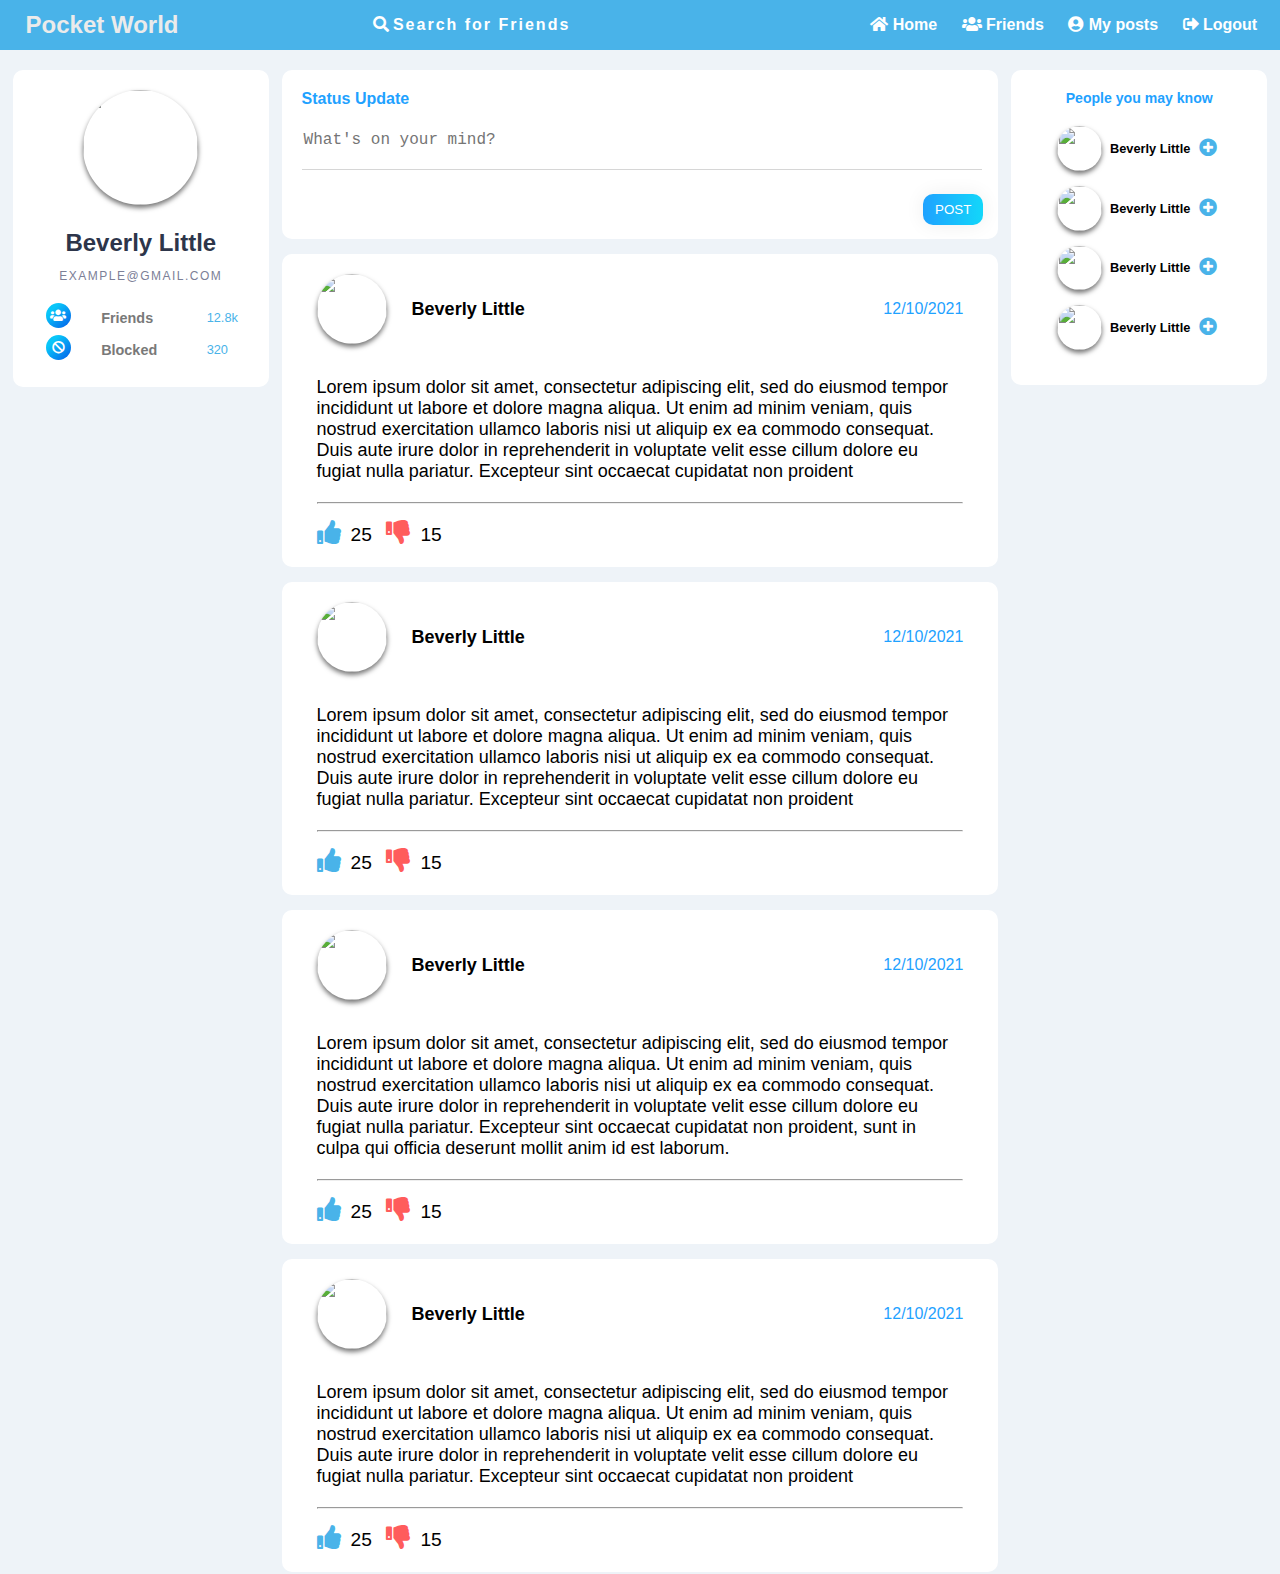
==== index.html @ 0439cb1f "added my post list modal" ====
<!DOCTYPE html>
<html lang="en">
  <head>
    <meta charset="UTF-8" />
    <meta http-equiv="X-UA-Compatible" content="IE=edge" />
    <meta name="viewport" content="width=device-width, initial-scale=1.0" />
    <link rel="stylesheet" href="css/style.css" />
    <link rel="stylesheet" href="css/nav-bar.css" />
    <link rel="stylesheet" href="css/profile.css" />
    <link rel="stylesheet" href="css/people-u-may-know.css" />
    <link rel="stylesheet" href="css/status-box.css" />
    <link rel="stylesheet" href="css/post-box.css" />
    <link rel="stylesheet" href="css/modals/search-modal.css" />
    <link rel="stylesheet" href="css/modals/friends-modal.css" />
    <link rel="stylesheet" href="css/modals/blocked-modal.css" />
    <link rel="stylesheet" href="css/modals/my-posts-modal.css" />
    <link
      rel="stylesheet"
      href="https://use.fontawesome.com/releases/v5.0.8/css/all.css"
    />
    <script src="js/script.js"></script>
    <title>Pocket World</title>
  </head>
  <body>
    <!-- my navbar -->
    <nav class="fixed-nav-bar">
      <div id="menu" class="menu">
        <a class="sitename" href="index.html">Pocket World</a>
        <a class="show" href="#menu">Menu</a>
        <a class="hide" href="#hidemenu">Menu</a>
        <a href="">
          <a href="#srch-modal" class="search_button"
            ><i class="fas fa-search"></i>Search for Friends</a
          >
        </a>

        <ul class="menu-items">
          <li>
            <a href=" "><i class="fas fa-home"></i> Home</a>
          </li>
          <li class="special">
            <a href="#srch-modal"><i class="fas fa-search"></i> Search</a>
          </li>
          <li>
            <a href="#frnd-modal"><i class="fas fa-users"></i> Friends</a>
          </li>
          <li>
            <a href="#myPosts-modal"
              ><i class="fas fa-user-circle"></i> My posts</a
            >
          </li>
          <li>
            <a href=" "><i class="fas fa-sign-out-alt"></i> Logout</a>
          </li>
        </ul>
      </div>
    </nav>

    <!-- 3 columns wrapper -->
    <div class="wrapper">
      <!-- left sidebar: profile section -->
      <div class="left_column">
        <div class="container">
          <div class="profile">
            <img
              src="https://images.unsplash.com/photo-1484186139897-d5fc6b908812?ixlib=rb-0.3.5&s=9358d797b2e1370884aa51b0ab94f706&auto=format&fit=crop&w=200&q=80%20500w"
              class="thumbnail"
            />

            <h3 class="name">Beverly Little</h3>
            <p class="email">example@gmail.com</p>
          </div>

          <div class="social-icons">
            <div class="icon">
              <a href="#frnd-modal"><i class="fas fa-users"></i></a>
              <h4>Friends</h4>
              <p>12.8k</p>
            </div>

            <div class="icon">
              <a href="#blocked-modal"><i class="fas fa-ban"></i></a>
              <h4>Blocked</h4>
              <p>320</p>
            </div>
          </div>
        </div>
      </div>
      <!-- end of left sidebar: profile section -->

      <!-- middle section : post feed -->
      <div class="middle_column">
        <!-- update status/ make a post -->
        <div class="status-container">
          <h4 class="status-title">Status Update</h4>
          <textarea
            class="status-box"
            rows="2"
            placeholder="What's on your mind?"
          ></textarea>
          <button class="post-button">Post</button>
        </div>

        <!-- a post  -->
        <div class="post-container">
          <div class="post">
            <img
              src="https://images.unsplash.com/photo-1484186139897-d5fc6b908812?ixlib=rb-0.3.5&s=9358d797b2e1370884aa51b0ab94f706&auto=format&fit=crop&w=200&q=80%20500w"
              class="post-img"
            />
            <h3>Beverly Little</h3>
            <p>12/10/2021</p>
          </div>
          <p class="post-box">
            Lorem ipsum dolor sit amet, consectetur adipiscing elit, sed do
            eiusmod tempor incididunt ut labore et dolore magna aliqua. Ut enim
            ad minim veniam, quis nostrud exercitation ullamco laboris nisi ut
            aliquip ex ea commodo consequat. Duis aute irure dolor in
            reprehenderit in voluptate velit esse cillum dolore eu fugiat nulla
            pariatur. Excepteur sint occaecat cupidatat non proident
          </p>
          <hr />
          <a class="like" href=""><i class="fas fa-thumbs-up"></i></a
          ><span>25</span>
          <a class="dislike" href=""><i class="fas fa-thumbs-down"></i></a
          ><span>15</span>
        </div>

        <!-- a post  -->
        <div class="post-container">
          <div class="post">
            <img
              src="https://images.unsplash.com/photo-1484186139897-d5fc6b908812?ixlib=rb-0.3.5&s=9358d797b2e1370884aa51b0ab94f706&auto=format&fit=crop&w=200&q=80%20500w"
              class="post-img"
            />
            <h3>Beverly Little</h3>
            <p>12/10/2021</p>
          </div>
          <p class="post-box">
            Lorem ipsum dolor sit amet, consectetur adipiscing elit, sed do
            eiusmod tempor incididunt ut labore et dolore magna aliqua. Ut enim
            ad minim veniam, quis nostrud exercitation ullamco laboris nisi ut
            aliquip ex ea commodo consequat. Duis aute irure dolor in
            reprehenderit in voluptate velit esse cillum dolore eu fugiat nulla
            pariatur. Excepteur sint occaecat cupidatat non proident
          </p>
          <hr />
          <a class="like" href=""><i class="fas fa-thumbs-up"></i></a
          ><span>25</span>
          <a class="dislike" href=""><i class="fas fa-thumbs-down"></i></a
          ><span>15</span>
        </div>

        <!-- a post  -->
        <div class="post-container">
          <div class="post">
            <img
              src="https://images.unsplash.com/photo-1484186139897-d5fc6b908812?ixlib=rb-0.3.5&s=9358d797b2e1370884aa51b0ab94f706&auto=format&fit=crop&w=200&q=80%20500w"
              class="post-img"
            />
            <h3>Beverly Little</h3>
            <p>12/10/2021</p>
          </div>
          <p class="post-box">
            Lorem ipsum dolor sit amet, consectetur adipiscing elit, sed do
            eiusmod tempor incididunt ut labore et dolore magna aliqua. Ut enim
            ad minim veniam, quis nostrud exercitation ullamco laboris nisi ut
            aliquip ex ea commodo consequat. Duis aute irure dolor in
            reprehenderit in voluptate velit esse cillum dolore eu fugiat nulla
            pariatur. Excepteur sint occaecat cupidatat non proident, sunt in
            culpa qui officia deserunt mollit anim id est laborum.
          </p>
          <hr />
          <a class="like" href=""><i class="fas fa-thumbs-up"></i></a
          ><span>25</span>
          <a class="dislike" href=""><i class="fas fa-thumbs-down"></i></a
          ><span>15</span>
        </div>

        <!-- a post  -->
        <div class="post-container">
          <div class="post">
            <img
              src="https://images.unsplash.com/photo-1484186139897-d5fc6b908812?ixlib=rb-0.3.5&s=9358d797b2e1370884aa51b0ab94f706&auto=format&fit=crop&w=200&q=80%20500w"
              class="post-img"
            />
            <h3>Beverly Little</h3>
            <p>12/10/2021</p>
          </div>
          <p class="post-box">
            Lorem ipsum dolor sit amet, consectetur adipiscing elit, sed do
            eiusmod tempor incididunt ut labore et dolore magna aliqua. Ut enim
            ad minim veniam, quis nostrud exercitation ullamco laboris nisi ut
            aliquip ex ea commodo consequat. Duis aute irure dolor in
            reprehenderit in voluptate velit esse cillum dolore eu fugiat nulla
            pariatur. Excepteur sint occaecat cupidatat non proident
          </p>
          <hr />
          <a class="like" href=""><i class="fas fa-thumbs-up"></i></a
          ><span>25</span>
          <a class="dislike" href=""><i class="fas fa-thumbs-down"></i></a
          ><span>15</span>
        </div>
      </div>
      <!--end of middle section : post feed -->

      <!-- right side bar :  People you may know-->
      <div class="right_column">
        <div class="container">
          <div class="heading">People you may know</div>
          <div class="ppl">
            <img
              src="https://images.unsplash.com/photo-1484186139897-d5fc6b908812?ixlib=rb-0.3.5&s=9358d797b2e1370884aa51b0ab94f706&auto=format&fit=crop&w=200&q=80%20500w"
              class="ppl-img"
            />
            <h3>Beverly Little</h3>
            <a href=""><i class="fas fa-plus-circle"></i></a>
          </div>
          <div class="ppl">
            <img
              src="https://images.unsplash.com/photo-1484186139897-d5fc6b908812?ixlib=rb-0.3.5&s=9358d797b2e1370884aa51b0ab94f706&auto=format&fit=crop&w=200&q=80%20500w"
              class="ppl-img"
            />
            <h3>Beverly Little</h3>
            <a href=""><i class="fas fa-plus-circle"></i></a>
          </div>
          <div class="ppl">
            <img
              src="https://images.unsplash.com/photo-1484186139897-d5fc6b908812?ixlib=rb-0.3.5&s=9358d797b2e1370884aa51b0ab94f706&auto=format&fit=crop&w=200&q=80%20500w"
              class="ppl-img"
            />
            <h3>Beverly Little</h3>
            <a href=""><i class="fas fa-plus-circle"></i></a>
          </div>
          <div class="ppl">
            <img
              src="https://images.unsplash.com/photo-1484186139897-d5fc6b908812?ixlib=rb-0.3.5&s=9358d797b2e1370884aa51b0ab94f706&auto=format&fit=crop&w=200&q=80%20500w"
              class="ppl-img"
            />
            <h3>Beverly Little</h3>
            <a href=""><i class="fas fa-plus-circle"></i></a>
          </div>
        </div>
      </div>
    </div>
    <!-- end of right side bar :  People you may know-->

    <!-- my modals -->

    <!-- search modal -->
    <div id="srch-modal" class="search-modal">
      <div class="search-modal__content">
        <div>
          <h2>Search for potintial Friends</h2>
          <hr />
          <a href="#" class="search-modal__close"
            ><i class="fas fa-times-circle"></i
          ></a>
        </div>

        <!-- a user -->
        <div class="ppl">
          <img
            src="https://images.unsplash.com/photo-1484186139897-d5fc6b908812?ixlib=rb-0.3.5&s=9358d797b2e1370884aa51b0ab94f706&auto=format&fit=crop&w=200&q=80%20500w"
            class="ppl-img"
          />
          <h3>Beverly Little</h3>
          <button class="add">Add <i class="fas fa-plus-circle"></i></button>
        </div>

        <!-- a user -->
        <div class="ppl">
          <img
            src="https://images.unsplash.com/photo-1484186139897-d5fc6b908812?ixlib=rb-0.3.5&s=9358d797b2e1370884aa51b0ab94f706&auto=format&fit=crop&w=200&q=80%20500w"
            class="ppl-img"
          />
          <h3>Beverly Little</h3>
          <button class="added">add <i class="fas fa-check-circle"></i></button>
        </div>

        <!-- a user -->
        <div class="ppl">
          <img
            src="https://images.unsplash.com/photo-1484186139897-d5fc6b908812?ixlib=rb-0.3.5&s=9358d797b2e1370884aa51b0ab94f706&auto=format&fit=crop&w=200&q=80%20500w"
            class="ppl-img"
          />
          <h3>Beverly Little</h3>
          <button class="add">Add <i class="fas fa-plus-circle"></i></button>
        </div>
      </div>
    </div>
    <!-- end of search modal -->

    <!-- my friends list modal -->
    <div id="frnd-modal" class="friends-modal">
      <div class="friends-modal__content">
        <div>
          <h1>My Friends List</h1>
          <hr />
          <a href="#" class="friends-modal__close"
            ><i class="fas fa-times-circle"></i
          ></a>
        </div>

        <!-- a user -->
        <div class="ppl">
          <img
            src="https://images.unsplash.com/photo-1484186139897-d5fc6b908812?ixlib=rb-0.3.5&s=9358d797b2e1370884aa51b0ab94f706&auto=format&fit=crop&w=200&q=80%20500w"
            class="ppl-img"
          />
          <h3>Beverly Little</h3>
          <button class="unfriend">
            unfriend <i class="fas fa-minus-circle"></i>
          </button>
          <button class="block">block <i class="fas fa-ban"></i></button>
        </div>

        <!-- a user -->
        <div class="ppl">
          <img
            src="https://images.unsplash.com/photo-1484186139897-d5fc6b908812?ixlib=rb-0.3.5&s=9358d797b2e1370884aa51b0ab94f706&auto=format&fit=crop&w=200&q=80%20500w"
            class="ppl-img"
          />
          <h3>Beverly Little</h3>
          <button class="unfriend">
            unfriend <i class="fas fa-minus-circle"></i>
          </button>
          <button class="blocked">block <i class="fas fa-ban"></i></button>
        </div>

        <!-- a user -->
        <div class="ppl">
          <img
            src="https://images.unsplash.com/photo-1484186139897-d5fc6b908812?ixlib=rb-0.3.5&s=9358d797b2e1370884aa51b0ab94f706&auto=format&fit=crop&w=200&q=80%20500w"
            class="ppl-img"
          />
          <h3>Beverly Little</h3>
          <button class="unfriend">
            unfriend <i class="fas fa-minus-circle"></i>
          </button>
          <button class="block">block <i class="fas fa-ban"></i></button>
        </div>
      </div>
    </div>
    <!-- end of my friends list modal -->

    <!-- my block list modal -->
    <div id="blocked-modal" class="friends-modal">
      <div class="friends-modal__content">
        <div>
          <h1>My blocked List</h1>
          <hr />
          <a href="#" class="friends-modal__close"
            ><i class="fas fa-times-circle"></i
          ></a>
        </div>

        <!-- a user -->
        <div class="ppl">
          <img
            src="https://images.unsplash.com/photo-1484186139897-d5fc6b908812?ixlib=rb-0.3.5&s=9358d797b2e1370884aa51b0ab94f706&auto=format&fit=crop&w=200&q=80%20500w"
            class="ppl-img"
          />
          <h3>Beverly Little</h3>

          <button class="block">block <i class="fas fa-ban"></i></button>
        </div>

        <!-- a user -->
        <div class="ppl">
          <img
            src="https://images.unsplash.com/photo-1484186139897-d5fc6b908812?ixlib=rb-0.3.5&s=9358d797b2e1370884aa51b0ab94f706&auto=format&fit=crop&w=200&q=80%20500w"
            class="ppl-img"
          />
          <h3>Beverly Little</h3>

          <button class="blocked">block <i class="fas fa-ban"></i></button>
        </div>

        <!-- a user -->
        <div class="ppl">
          <img
            src="https://images.unsplash.com/photo-1484186139897-d5fc6b908812?ixlib=rb-0.3.5&s=9358d797b2e1370884aa51b0ab94f706&auto=format&fit=crop&w=200&q=80%20500w"
            class="ppl-img"
          />
          <h3>Beverly Little</h3>

          <button class="block">block <i class="fas fa-ban"></i></button>
        </div>
      </div>
    </div>
    <!-- end of my block list modal -->

    <!-- my posts modal -->
    <div id="myPosts-modal" class="my-posts-modal">
      <div class="my-posts-modal__content">
        <div>
          <h1>My posts List</h1>
          <hr />
          <a href="#" class="my-posts-modal__close"
            ><i class="fas fa-times-circle"></i
          ></a>
        </div>

        <!-- a post -->
        <div class="post-container">
          <div class="post">
            <img
              src="https://images.unsplash.com/photo-1484186139897-d5fc6b908812?ixlib=rb-0.3.5&s=9358d797b2e1370884aa51b0ab94f706&auto=format&fit=crop&w=200&q=80%20500w"
              class="post-img"
            />
            <h3>Beverly Little</h3>
            <p>12/10/2021</p>
          </div>
          <p class="post-box">
            Lorem ipsum dolor sit amet, consectetur adipiscing elit, sed do
            eiusmod tempor incididunt ut labore et dolore magna aliqua. 
          </p>
          <hr />
          <button class="update">update</button>
          <button class="delete">delete</button>
        </div>
        
      </div>
    </div>
  </body>
</html>
---- css/style.css ----
body {
  background-color: #eef3f8;
  font-family: "Roboto", sans-serif;
}
.wrapper {
  display: grid;
  grid-template-columns: 1fr 2fr 1fr;
}

.left_column {
  position: fixed;
  top: 0;
  left: 0;
  width: 20vw;
  height: 100%;
  margin: 70px 1vw 0 1vw;
}

.right_column {
  position: fixed;
  top: 0;
  right: 0;
  width: 20vw;
  height: 100%;
  margin: 70px 1vw 0 1vw;
}

.middle_column {
  position: absolute;
  top: 0;
  right: 21vw;
  left: 21vw;
  height: 100%;
  margin: 70px 1vw 0 1vw;
}

@media only screen and (max-width: 800px) {
  .left_column,
  .right_column {
    display: none;
  }
  .middle_column {
    position: absolute;
    top: 0;
    right: 0;
    left: 0;
    height: 100%;
    margin: 70px 5vw 0 5vw;
  }
}
---- css/nav-bar.css ----
.fixed-nav-bar {
  position: fixed;
  top: 0;
  left: 0;
  right: 0;
  z-index: 9999;
  width: 100%;
  background-color: #49b3e9;
}

.fixed-nav-bar li,
.fixed-nav-bar a {
  height: 50px;
  line-height: 50px;
}
.menu {
  display: flex;
  flex-direction: row;
  flex-wrap: wrap;
  width: 100%;
  margin: 0 auto;
}
.menu a,
.menu a:visited {
  color: #ffffff;
}
.menu a:hover,
.menu a:target {
  color: #ebebeb;
}
.menu-items {
  flex: 5;
  margin: 0;
  padding: 0;
  padding-right: 1vw;
  text-align: end;
}
.search_button {
  text-decoration: none;
  flex: 3;
  text-align: start;
  cursor: pointer;
  letter-spacing: 2px;
  padding-left: 12px;
  font-weight: 700;
  margin: 0 !important;
}

.fa-search{
  line-height: 0 !important;
  margin-top: 16px;
  width: 20px;
  height: 25px;
}
.sitename {
  flex: 3;
  padding-left: 2vw;
  text-decoration: none;
  font-size: x-large;
  font-weight: 800;
}

.special {
  display: none !important;
}
.menu-items li {
  display: inline-block;
  margin-right: 10px;
  margin-left: 10px;
  font-weight: 600;
}

.menu-items a {
  text-decoration: none;
}
.show,
.hide {
  text-decoration: none;
  display: none;
  padding-left: 15px;
  background-color: transparent;
  background-repeat: no-repeat;
  background-position: center left;
  color: #dde1e2;
  font-weight: 600;
}
.show {
  background-image: url(../assets/down-arrow-icon.png);
}
.hide {
  background-image: url(../assets/up-arrow-icon.png);
}

@media only screen and (max-width: 800px) {
  .menu {
    position: relative;
    width: 100%;
  }
  .sitename {
    position: absolute;
    top: 0;
    left: 15px;
    margin-left: 0px;
  }
  .menu-items {
    display: none;
    width: 100%;
    margin-top: 50px;
    background-color: #49b3e9;
    padding: 0;
  }
  .search_button {
    display: none;
  }

  .menu-items li {
    display: block !important;
    text-align: center;
  }
  .show,
  .hide {
    position: absolute;
    top: 0;
    right: 15px;
  }
  .show {
    display: inline-block;
  }
  .hide {
    display: none;
  }
  #menu:target .show {
    display: none;
  }
  #menu:target .hide,
  #menu:target .menu-items {
    display: inline-block;
  }
}

@media only screen and (max-width: 220px) {
  .sitename,
  .show,
  .hide {
    font-size: 14px;
  }
}
---- css/profile.css ----
.container {
  background-color: white;
  transition: background 0.6s ease;
  border-radius: 10px;
  padding: 20px 20px 20px 20px;
}

.thumbnail {
  width: 9vw;
  height: 9vw;
  display: flex;
  margin-left: auto;
  margin-right: auto;
  margin-bottom: 1.5em;
  border-radius: 100%;
  box-shadow: 0 3px 5px rgba(0, 0, 0, 0.541);
}
.name {
  color: #2d354a;
  font-size: 24px;
  font-weight: 600;
  text-align: center;
  margin: 0;
}

.email {
  color: #7c8097;
  font-size: 0.75em;
  font-weight: 300;
  text-align: center;
  letter-spacing: 1.5px;
  text-transform: uppercase;
}

.social-icons {
  display: flex;
  margin-top: 1.2em;
  justify-content: space-around;
  flex-direction: column;
}
.icon {
  display: flex;
  align-items: center;
  flex-direction: row;
  padding-left: 1vw;
  padding-bottom: 6px;
}
.icon a {
  color: #fff;
  width: 2vw;
  height: 2vw;
  font-size: 1vw;
  line-height: 2vw;
  text-align: center;
  border-radius: 30px;
  background-image: linear-gradient(315deg, #045de9 0%, #09c6f9 74%);
}

.icon h4 {
  flex: 5;
  color: #797979;
  font-size: 0.9em;
  font-weight: 600;
  margin-top: 0.5em;
  margin-bottom: 0.2em;
  text-align: start;
  padding-left: 30px;
}

.icon p {
  flex: 2;
  color: #49b3e9;
  font-size: 0.8em;
  font-weight: 100;
  margin-top: 0.5em;
  margin-bottom: 0.2em;
}
---- css/people-u-may-know.css ----
.heading {
  font-weight: 700;
  font-size: 1.1vw;
  padding-bottom: 20px;
  color: #1fa2ff;
  text-align: center;
}

.ppl {
  display: flex;
  flex-direction: row;
  align-items: center;
  padding-bottom: 15px;
}

.ppl h3 {
  flex: 2;
  font-size: 1vw;
  font-weight: 600;
  text-align: center;
}

.ppl a {
  flex: 1;
  color: #49b3e9;
  text-align: middle;
  font-size: large;
}

.ppl-img {
  margin-left: 2vw;
  width: 3.5vw;
  height: 3.5vw;
  display: flex;
  border-radius: 100%;
  box-shadow: 0 3px 5px rgba(0, 0, 0, 0.541);
}
---- css/status-box.css ----
.status-box {
  width: 100%;
  text-decoration: none;
  border: 0;
  border-bottom: 1px solid rgb(214, 214, 214);
  resize: none;
  margin-bottom: 20px;
  font-size: large;
}

.status-title {
  margin-top: 0;
 color: #1fa2ff;
}

.status-container {
  background-color: white;
  transition: background 0.6s ease;
  border-radius: 10px;
  padding: 20px 20px 45px 20px;
}

.post-button {
  position: absolute;
  right: 15px;
  text-decoration: none;
  border: 0;

  background-image: linear-gradient(
    to right,
    #1fa2ff 0%,
    #12d8fa 51%,
    #1fa2ff 100%
  );

  padding: 8px 12px;
  text-align: center;
  text-transform: uppercase;
  transition: 0.5s;
  background-size: 200% auto;
  color: white;
  box-shadow: 0 0 20px #eee;
  border-radius: 10px;
  display: block;
}

.post-button:hover {
  background-position: right center;
  cursor: pointer;
  color: #fff;
}
---- css/post-box.css ----
.post-container {
  margin-top: 15px;
  background-color: white;
  transition: background 0.6s ease;
  border-radius: 10px;
  padding: 20px 35px 20px 35px;
}

.post-box {
  width: 100%;
  text-decoration: none;
  background-color: transparent;
  border: 0;
  resize: none;
  margin-bottom: 20px;
  font-size: large;
}

.post {
  display: flex;
  flex-direction: row;
  align-items: center;
  padding-bottom: 15px;
}

.post h3 {
  flex: 2;
  font-size: large;
  font-weight: 600;
  text-align: start;
  padding-left: 25px;
}

.post p {
  color: #1fa2ff;
  text-align: end;

}

hr{
    margin-bottom: 15px;
}
.post-img {
  width: 70px;
  height: 70px;
  display: flex;
  border-radius: 100%;
  box-shadow: 0 3px 5px rgba(0, 0, 0, 0.541);

}

.like {
    color: #49b3e9;
    font-size: x-large;
}
.dislike {
    color: rgb(255, 92, 92);
    font-size: x-large;
}
.post-container span {
    padding-left: 10px;
    padding-right: 10px;
    font-size: larger;
}
---- css/modals/search-modal.css ----
.search-modal {
  visibility: hidden;
  opacity: 0;
  position: fixed;
  top: 0;
  right: 0;
  bottom: 0;
  left: 0;
  display: flex;
  align-items: center;
  justify-content: center;
  background: rgba(77, 77, 77, 0.7);
  transition: all 0.4s;
}

.search-modal:target {
  visibility: visible;
  opacity: 1;
}

.search-modal__content {
  border-radius: 4px;
  position: relative;
  width: 500px;
  max-width: 90%;
  background: #fff;
  padding: 1em 2em;
  max-height: 50vh;
  overflow: hidden;
  overflow-y: auto;
}

.search-modal__close {
  position: absolute;
  top: 10px;
  right: 10px;
  color: #585858;
  text-decoration: none;
}
#srch-modal > div > div > h3{
  font-size: 18px !important;
  text-align: start;
  padding-left: 20px;
  font-weight: 400;
}

#srch-modal > div > div > img{
  width: 70px;
  height: 70px;
}

.add{
  text-decoration: none;
  border: 0;

  background-image: linear-gradient(
    to right,
    #1fa2ff 0%,
    #12d8fa 51%,
    #1fa2ff 100%
  );

  padding: 8px 12px;
  text-align: center;
  text-transform: uppercase;
  transition: 0.5s;
  background-size: 200% auto;
  color: white;
  box-shadow: 0 0 20px #eee;
  border-radius: 10px;
  display: block;
}

.added{
  visibility: hidden;
  padding: 0;

}
.added::after{
  margin-top: -15px;
  cursor: not-allowed;
  pointer-events: none;
  visibility: visible;
  text-decoration: none;
  border: 0;
  content: "request sent ";
  background-image: linear-gradient(
    to right,
    #41e664 0%,
    #39db46 51%,
    #23ff52 100%
  
  );

  padding: 8px 12px;
  text-transform: uppercase;
  transition: 0.5s;
  background-size: 200% auto;
  color: white;
  box-shadow: 0 0 20px #eee;
  border-radius: 10px;
  display: block;

}

.add:hover {
  background-position: right center;
  cursor: pointer;
  color: #fff;
}


@media only screen and (max-width: 800px) {
  #srch-modal > div > div > h3{
    font-size: 15px !important;

  }
  #frnd-modal > div > div:nth-child(1) > a > i {
    font-size: large;
  }
  .add , .added{
    font-size: 10px;
}
}
---- css/modals/friends-modal.css ----
.friends-modal {
  visibility: hidden;
  opacity: 0;
  position: fixed;
  top: 0;
  right: 0;
  bottom: 0;
  left: 0;
  display: flex;
  align-items: center;
  justify-content: center;
  background: rgba(77, 77, 77, 0.7);
  transition: all 0.4s;
}

.friends-modal:target {
  visibility: visible;
  opacity: 1;
}

.friends-modal__content {
  border-radius: 4px;
  position: relative;
  width: 500px;
  max-width: 90%;
  background: #fff;
  padding: 1em 2em;
  max-height: 50vh;
  overflow: hidden;
  overflow-y: auto;
}

.friends-modal__close {
  position: absolute;
  top: 10px;
  right: 10px;
  color: #585858;
  text-decoration: none;
}
#frnd-modal > div > div > h3 {
  font-size: 18px !important;
  text-align: start;
  padding-left: 20px;
  font-weight: 400;
}

#frnd-modal > div > div > img {
  width: 70px;
  height: 70px;
}

.block {
  text-decoration: none;
  border: 0;
  cursor: pointer;
  background-image: linear-gradient(
    to right,
    #ff1f1f 0%,
    #ff6868 51%,
    #ff1717 100%
  );

  padding: 8px 12px;
  text-align: center;
  text-transform: uppercase;
  transition: 0.5s;
  background-size: 200% auto;
  color: white;
  box-shadow: 0 0 20px rgb(223, 223, 223);
  border-radius: 10px;
  display: block;
  margin-left: 10px;
}

.unfriend {
  text-decoration: none;
  border: 0;
  cursor: pointer;
  background-image: linear-gradient(
    to right,
    #1fa2ff 0%,
    #12d8fa 51%,
    #1fa2ff 100%
  );

  padding: 8px 12px;
  text-align: center;
  text-transform: uppercase;
  transition: 0.5s;
  background-size: 200% auto;
  color: white;
  box-shadow: 0 0 20px rgb(223, 223, 223);
  border-radius: 10px;
  display: block;
}

.blocked {
  visibility: hidden;

}
.blocked::after {
  cursor: pointer;
  visibility: visible;
  text-decoration: none;
  border: 0;
  content: "unblock";
  background-image: linear-gradient(
    to right,
    #ff0000 0%,
    #ff6262 51%,
    #ff0000 100%
  );
  padding: 7px 12px;
  text-transform: uppercase;
  transition: 0.5s;
  background-size: 200% auto;
  color: white;
  box-shadow: 0 0 20px rgb(223, 223, 223);
  border-radius: 10px;
  display: block;
  margin-top: -15px;
  margin-right: -10px;
}

.unfriend:hover , .block:hover ,.blocked:hover {
  background-position: right center;
  cursor: pointer;
  color: #fff;
}


#frnd-modal > div > div:nth-child(1) > a > i {
  font-size: x-large;
}


@media only screen and (max-width: 800px) {
    #frnd-modal > div > div > h3{
      font-size: 15px !important;
  
    }
    #frnd-modal > div > div > img {
        width: 50px;
        height: 50px;
      }

      .unfriend , .block,.blocked{
          font-size: 10px;
      }
      #frnd-modal > div > div:nth-child(1) > a > i {
        font-size: large;
      }
  }
---- css/modals/blocked-modal.css ----
#blocked-modal > div > div:nth-child(1) > a > i {
    font-size: x-large;
  }

  #blocked-modal > div > div > h3 {
    font-size: 20px !important;
    text-align: center;
    padding-left: 20px;
  }
  
  #blocked-modal > div > div > img {
    width: 70px;
    height: 70px;
  }
---- css/modals/my-posts-modal.css ----
.my-posts-modal {
    visibility: hidden;
    opacity: 0;
    position: fixed;
    top: 0;
    right: 0;
    bottom: 0;
    left: 0;
    display: flex;
    align-items: center;
    justify-content: center;
    background: rgba(77, 77, 77, 0.7);
    transition: all 0.4s;
  }
  
  .my-posts-modal:target {
    visibility: visible;
    opacity: 1;
  }
  
  .my-posts-modal__content {
    border-radius: 4px;
    position: relative;
    width: 500px;
    max-width: 90%;
    background: #fff;
    padding: 1em 2em;
    max-height: 50vh;
    overflow: hidden;
    overflow-y: auto;
  }
  
  .my-posts-modal__close {
    position: absolute;
    top: 10px;
    right: 10px;
    color: #585858;
    text-decoration: none;
  }
  
  .delete{
    position: absolute;
    right: 135px !important;
    background-image: linear-gradient(
        to right,
        #ff1f1f 0%,
        #fa1212 51%,
        #ff1f1f 100%
      ) !important;
  }

  .update ,.delete {
    position: absolute;
    right: 50px;
    text-decoration: none;
    border: 0;
  
    background-image: linear-gradient(
      to right,
      #1fa2ff 0%,
      #12d8fa 51%,
      #1fa2ff 100%
    );
  
    padding: 8px 12px;
    text-align: center;
    text-transform: uppercase;
    transition: 0.5s;
    background-size: 200% auto;
    color: white;
    box-shadow: 0 0 20px #eee;
    border-radius: 10px;
    display: block;
  }
  

  .update:hover, .delete:hover{
    background-position: right center;
    cursor: pointer;
    color: #fff;
  }
  
  @media only screen and (max-width: 800px) {
      
    }
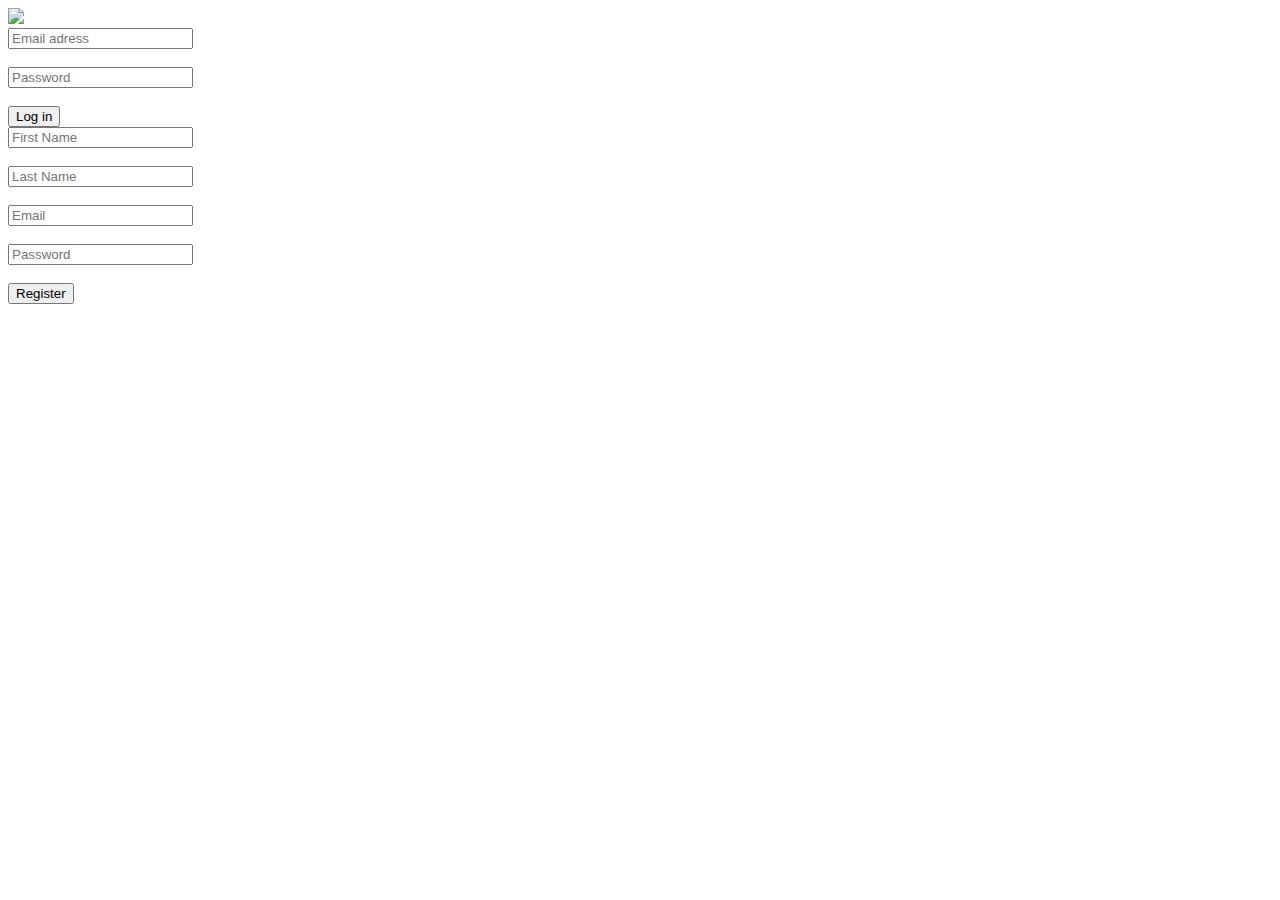
==== commit 7dbba9f6: "integrating login page" ====
--- a/index.html
+++ b/index.html
@@ -1,427 +1,42 @@
 <!DOCTYPE html>
 <html lang="en">
-  <head>
-    <meta charset="UTF-8" />
-    <meta http-equiv="X-UA-Compatible" content="IE=edge" />
-    <meta name="viewport" content="width=device-width, initial-scale=1.0" />
-    <link rel="stylesheet" href="css/style.css" />
-    <link rel="stylesheet" href="css/nav-bar.css" />
-    <link rel="stylesheet" href="css/profile.css" />
-    <link rel="stylesheet" href="css/people-u-may-know.css" />
-    <link rel="stylesheet" href="css/status-box.css" />
-    <link rel="stylesheet" href="css/post-box.css" />
-    <link rel="stylesheet" href="css/modals/search-modal.css" />
-    <link rel="stylesheet" href="css/modals/friends-modal.css" />
-    <link rel="stylesheet" href="css/modals/blocked-modal.css" />
-    <link rel="stylesheet" href="css/modals/my-posts-modal.css" />
-    <link
-      rel="stylesheet"
-      href="https://use.fontawesome.com/releases/v5.0.8/css/all.css"
-    />
-    <script src="js/script.js"></script>
-    <title>Pocket World</title>
-  </head>
-  <body>
-    <!-- my navbar -->
-    <nav class="fixed-nav-bar">
-      <div id="menu" class="menu">
-        <a class="sitename" href="index.html">Pocket World</a>
-        <a class="show" href="#menu">Menu</a>
-        <a class="hide" href="#hidemenu">Menu</a>
-        <a href="">
-          <a href="#srch-modal" class="search_button"
-            ><i class="fas fa-search"></i>Search for Friends</a
-          >
-        </a>
+<head>
+    <meta charset="UTF-8">
+    <meta http-equiv="X-UA-Compatible" content="IE=edge">
+    <meta name="viewport" content="width=device-width, initial-scale=1.0">
+    <link rel="preconnect" href="https://fonts.googleapis.com">
+    <link rel="preconnect" href="https://fonts.gstatic.com" crossorigin>
+    <link href="https://fonts.googleapis.com/css2?family=Open+Sans:wght@600&display=swap" rel="stylesheet">
+    <link href="https://fonts.googleapis.com/css2?family=Roboto:wght@700&display=swap" rel="stylesheet">
+    <link rel="stylesheet" href="./styles/styles.css">
+    <title>Facebook</title>
+    <title>Facebook</title>
+</head>
+<body>
+    <div class="content">
 
-        <ul class="menu-items">
-          <li>
-            <a href=" "><i class="fas fa-home"></i> Home</a>
-          </li>
-          <li class="special">
-            <a href="#srch-modal"><i class="fas fa-search"></i> Search</a>
-          </li>
-          <li>
-            <a href="#frnd-modal"><i class="fas fa-users"></i> Friends</a>
-          </li>
-          <li>
-            <a href="#myPosts-modal"
-              ><i class="fas fa-user-circle"></i> My posts</a
-            >
-          </li>
-          <li>
-            <a href=" "><i class="fas fa-sign-out-alt"></i> Logout</a>
-          </li>
-        </ul>
-      </div>
-    </nav>
-
-    <!-- 3 columns wrapper -->
-    <div class="wrapper">
-      <!-- left sidebar: profile section -->
-      <div class="left_column">
-        <div class="container">
-          <div class="profile">
-            <img
-              src="https://images.unsplash.com/photo-1484186139897-d5fc6b908812?ixlib=rb-0.3.5&s=9358d797b2e1370884aa51b0ab94f706&auto=format&fit=crop&w=200&q=80%20500w"
-              class="thumbnail"
-            />
-
-            <h3 class="name">Beverly Little</h3>
-            <p class="email">example@gmail.com</p>
-          </div>
-
-          <div class="social-icons">
-            <div class="icon">
-              <a href="#frnd-modal"><i class="fas fa-users"></i></a>
-              <h4>Friends</h4>
-              <p>12.8k</p>
+        <div class="title">
+            <img src="./assets/images/logo_light.svg" class="fb">
+        </div>
+        <div id="form-container">
+            <div id="login-container">  
+                <form id="login-form" class="login form">
+                    <input type="text" id="login-email" name="email" placeholder="Email adress"><br><br>
+                    <input type="password" id="login-password" name="password" placeholder="Password"><br><br>
+                    <input type="submit" value="Log in" id="signin-btn" class="form-btn">
+                </form>
             </div>
-
-            <div class="icon">
-              <a href="#blocked-modal"><i class="fas fa-ban"></i></a>
-              <h4>Blocked</h4>
-              <p>320</p>
+            <div id="signup-container">
+                <form class="signup form">
+                    <input type="text" id="register-first-name" name="fname" placeholder="First Name"><br><br>
+                    <input type="text" id="register-last-name" name="lname" placeholder="Last Name"><br><br>
+                    <input type="text" id="register-email" name="fname" placeholder="Email"><br><br>
+                    <input type="password" id="register-password" name="lname" placeholder="Password"><br><br>
+                    <input type="submit" value="Register" id="signup-btn" class="form-btn">
+                </form>
             </div>
-          </div>
         </div>
-      </div>
-      <!-- end of left sidebar: profile section -->
-
-      <!-- middle section : post feed -->
-      <div class="middle_column">
-        <!-- update status/ make a post -->
-        <div class="status-container">
-          <h4 class="status-title">Status Update</h4>
-          <textarea
-            class="status-box"
-            rows="2"
-            placeholder="What's on your mind?"
-          ></textarea>
-          <button class="post-button">Post</button>
-        </div>
-
-        <!-- a post  -->
-        <div class="post-container">
-          <div class="post">
-            <img
-              src="https://images.unsplash.com/photo-1484186139897-d5fc6b908812?ixlib=rb-0.3.5&s=9358d797b2e1370884aa51b0ab94f706&auto=format&fit=crop&w=200&q=80%20500w"
-              class="post-img"
-            />
-            <h3>Beverly Little</h3>
-            <p>12/10/2021</p>
-          </div>
-          <p class="post-box">
-            Lorem ipsum dolor sit amet, consectetur adipiscing elit, sed do
-            eiusmod tempor incididunt ut labore et dolore magna aliqua. Ut enim
-            ad minim veniam, quis nostrud exercitation ullamco laboris nisi ut
-            aliquip ex ea commodo consequat. Duis aute irure dolor in
-            reprehenderit in voluptate velit esse cillum dolore eu fugiat nulla
-            pariatur. Excepteur sint occaecat cupidatat non proident
-          </p>
-          <hr />
-          <a class="like" href=""><i class="fas fa-thumbs-up"></i></a
-          ><span>25</span>
-          <a class="dislike" href=""><i class="fas fa-thumbs-down"></i></a
-          ><span>15</span>
-        </div>
-
-        <!-- a post  -->
-        <div class="post-container">
-          <div class="post">
-            <img
-              src="https://images.unsplash.com/photo-1484186139897-d5fc6b908812?ixlib=rb-0.3.5&s=9358d797b2e1370884aa51b0ab94f706&auto=format&fit=crop&w=200&q=80%20500w"
-              class="post-img"
-            />
-            <h3>Beverly Little</h3>
-            <p>12/10/2021</p>
-          </div>
-          <p class="post-box">
-            Lorem ipsum dolor sit amet, consectetur adipiscing elit, sed do
-            eiusmod tempor incididunt ut labore et dolore magna aliqua. Ut enim
-            ad minim veniam, quis nostrud exercitation ullamco laboris nisi ut
-            aliquip ex ea commodo consequat. Duis aute irure dolor in
-            reprehenderit in voluptate velit esse cillum dolore eu fugiat nulla
-            pariatur. Excepteur sint occaecat cupidatat non proident
-          </p>
-          <hr />
-          <a class="like" href=""><i class="fas fa-thumbs-up"></i></a
-          ><span>25</span>
-          <a class="dislike" href=""><i class="fas fa-thumbs-down"></i></a
-          ><span>15</span>
-        </div>
-
-        <!-- a post  -->
-        <div class="post-container">
-          <div class="post">
-            <img
-              src="https://images.unsplash.com/photo-1484186139897-d5fc6b908812?ixlib=rb-0.3.5&s=9358d797b2e1370884aa51b0ab94f706&auto=format&fit=crop&w=200&q=80%20500w"
-              class="post-img"
-            />
-            <h3>Beverly Little</h3>
-            <p>12/10/2021</p>
-          </div>
-          <p class="post-box">
-            Lorem ipsum dolor sit amet, consectetur adipiscing elit, sed do
-            eiusmod tempor incididunt ut labore et dolore magna aliqua. Ut enim
-            ad minim veniam, quis nostrud exercitation ullamco laboris nisi ut
-            aliquip ex ea commodo consequat. Duis aute irure dolor in
-            reprehenderit in voluptate velit esse cillum dolore eu fugiat nulla
-            pariatur. Excepteur sint occaecat cupidatat non proident, sunt in
-            culpa qui officia deserunt mollit anim id est laborum.
-          </p>
-          <hr />
-          <a class="like" href=""><i class="fas fa-thumbs-up"></i></a
-          ><span>25</span>
-          <a class="dislike" href=""><i class="fas fa-thumbs-down"></i></a
-          ><span>15</span>
-        </div>
-
-        <!-- a post  -->
-        <div class="post-container">
-          <div class="post">
-            <img
-              src="https://images.unsplash.com/photo-1484186139897-d5fc6b908812?ixlib=rb-0.3.5&s=9358d797b2e1370884aa51b0ab94f706&auto=format&fit=crop&w=200&q=80%20500w"
-              class="post-img"
-            />
-            <h3>Beverly Little</h3>
-            <p>12/10/2021</p>
-          </div>
-          <p class="post-box">
-            Lorem ipsum dolor sit amet, consectetur adipiscing elit, sed do
-            eiusmod tempor incididunt ut labore et dolore magna aliqua. Ut enim
-            ad minim veniam, quis nostrud exercitation ullamco laboris nisi ut
-            aliquip ex ea commodo consequat. Duis aute irure dolor in
-            reprehenderit in voluptate velit esse cillum dolore eu fugiat nulla
-            pariatur. Excepteur sint occaecat cupidatat non proident
-          </p>
-          <hr />
-          <a class="like" href=""><i class="fas fa-thumbs-up"></i></a
-          ><span>25</span>
-          <a class="dislike" href=""><i class="fas fa-thumbs-down"></i></a
-          ><span>15</span>
-        </div>
-      </div>
-      <!--end of middle section : post feed -->
-
-      <!-- right side bar :  People you may know-->
-      <div class="right_column">
-        <div class="container">
-          <div class="heading">People you may know</div>
-          <div class="ppl">
-            <img
-              src="https://images.unsplash.com/photo-1484186139897-d5fc6b908812?ixlib=rb-0.3.5&s=9358d797b2e1370884aa51b0ab94f706&auto=format&fit=crop&w=200&q=80%20500w"
-              class="ppl-img"
-            />
-            <h3>Beverly Little</h3>
-            <a href=""><i class="fas fa-plus-circle"></i></a>
-          </div>
-          <div class="ppl">
-            <img
-              src="https://images.unsplash.com/photo-1484186139897-d5fc6b908812?ixlib=rb-0.3.5&s=9358d797b2e1370884aa51b0ab94f706&auto=format&fit=crop&w=200&q=80%20500w"
-              class="ppl-img"
-            />
-            <h3>Beverly Little</h3>
-            <a href=""><i class="fas fa-plus-circle"></i></a>
-          </div>
-          <div class="ppl">
-            <img
-              src="https://images.unsplash.com/photo-1484186139897-d5fc6b908812?ixlib=rb-0.3.5&s=9358d797b2e1370884aa51b0ab94f706&auto=format&fit=crop&w=200&q=80%20500w"
-              class="ppl-img"
-            />
-            <h3>Beverly Little</h3>
-            <a href=""><i class="fas fa-plus-circle"></i></a>
-          </div>
-          <div class="ppl">
-            <img
-              src="https://images.unsplash.com/photo-1484186139897-d5fc6b908812?ixlib=rb-0.3.5&s=9358d797b2e1370884aa51b0ab94f706&auto=format&fit=crop&w=200&q=80%20500w"
-              class="ppl-img"
-            />
-            <h3>Beverly Little</h3>
-            <a href=""><i class="fas fa-plus-circle"></i></a>
-          </div>
-        </div>
-      </div>
     </div>
-    <!-- end of right side bar :  People you may know-->
-
-    <!-- my modals -->
-
-    <!-- search modal -->
-    <div id="srch-modal" class="search-modal">
-      <div class="search-modal__content">
-        <div>
-          <h2>Search for potintial Friends</h2>
-          <hr />
-          <a href="#" class="search-modal__close"
-            ><i class="fas fa-times-circle"></i
-          ></a>
-        </div>
-
-        <!-- a user -->
-        <div class="ppl">
-          <img
-            src="https://images.unsplash.com/photo-1484186139897-d5fc6b908812?ixlib=rb-0.3.5&s=9358d797b2e1370884aa51b0ab94f706&auto=format&fit=crop&w=200&q=80%20500w"
-            class="ppl-img"
-          />
-          <h3>Beverly Little</h3>
-          <button class="add">Add <i class="fas fa-plus-circle"></i></button>
-        </div>
-
-        <!-- a user -->
-        <div class="ppl">
-          <img
-            src="https://images.unsplash.com/photo-1484186139897-d5fc6b908812?ixlib=rb-0.3.5&s=9358d797b2e1370884aa51b0ab94f706&auto=format&fit=crop&w=200&q=80%20500w"
-            class="ppl-img"
-          />
-          <h3>Beverly Little</h3>
-          <button class="added">add <i class="fas fa-check-circle"></i></button>
-        </div>
-
-        <!-- a user -->
-        <div class="ppl">
-          <img
-            src="https://images.unsplash.com/photo-1484186139897-d5fc6b908812?ixlib=rb-0.3.5&s=9358d797b2e1370884aa51b0ab94f706&auto=format&fit=crop&w=200&q=80%20500w"
-            class="ppl-img"
-          />
-          <h3>Beverly Little</h3>
-          <button class="add">Add <i class="fas fa-plus-circle"></i></button>
-        </div>
-      </div>
-    </div>
-    <!-- end of search modal -->
-
-    <!-- my friends list modal -->
-    <div id="frnd-modal" class="friends-modal">
-      <div class="friends-modal__content">
-        <div>
-          <h1>My Friends List</h1>
-          <hr />
-          <a href="#" class="friends-modal__close"
-            ><i class="fas fa-times-circle"></i
-          ></a>
-        </div>
-
-        <!-- a user -->
-        <div class="ppl">
-          <img
-            src="https://images.unsplash.com/photo-1484186139897-d5fc6b908812?ixlib=rb-0.3.5&s=9358d797b2e1370884aa51b0ab94f706&auto=format&fit=crop&w=200&q=80%20500w"
-            class="ppl-img"
-          />
-          <h3>Beverly Little</h3>
-          <button class="unfriend">
-            unfriend <i class="fas fa-minus-circle"></i>
-          </button>
-          <button class="block">block <i class="fas fa-ban"></i></button>
-        </div>
-
-        <!-- a user -->
-        <div class="ppl">
-          <img
-            src="https://images.unsplash.com/photo-1484186139897-d5fc6b908812?ixlib=rb-0.3.5&s=9358d797b2e1370884aa51b0ab94f706&auto=format&fit=crop&w=200&q=80%20500w"
-            class="ppl-img"
-          />
-          <h3>Beverly Little</h3>
-          <button class="unfriend">
-            unfriend <i class="fas fa-minus-circle"></i>
-          </button>
-          <button class="blocked">block <i class="fas fa-ban"></i></button>
-        </div>
-
-        <!-- a user -->
-        <div class="ppl">
-          <img
-            src="https://images.unsplash.com/photo-1484186139897-d5fc6b908812?ixlib=rb-0.3.5&s=9358d797b2e1370884aa51b0ab94f706&auto=format&fit=crop&w=200&q=80%20500w"
-            class="ppl-img"
-          />
-          <h3>Beverly Little</h3>
-          <button class="unfriend">
-            unfriend <i class="fas fa-minus-circle"></i>
-          </button>
-          <button class="block">block <i class="fas fa-ban"></i></button>
-        </div>
-      </div>
-    </div>
-    <!-- end of my friends list modal -->
-
-    <!-- my block list modal -->
-    <div id="blocked-modal" class="friends-modal">
-      <div class="friends-modal__content">
-        <div>
-          <h1>My blocked List</h1>
-          <hr />
-          <a href="#" class="friends-modal__close"
-            ><i class="fas fa-times-circle"></i
-          ></a>
-        </div>
-
-        <!-- a user -->
-        <div class="ppl">
-          <img
-            src="https://images.unsplash.com/photo-1484186139897-d5fc6b908812?ixlib=rb-0.3.5&s=9358d797b2e1370884aa51b0ab94f706&auto=format&fit=crop&w=200&q=80%20500w"
-            class="ppl-img"
-          />
-          <h3>Beverly Little</h3>
-
-          <button class="block">block <i class="fas fa-ban"></i></button>
-        </div>
-
-        <!-- a user -->
-        <div class="ppl">
-          <img
-            src="https://images.unsplash.com/photo-1484186139897-d5fc6b908812?ixlib=rb-0.3.5&s=9358d797b2e1370884aa51b0ab94f706&auto=format&fit=crop&w=200&q=80%20500w"
-            class="ppl-img"
-          />
-          <h3>Beverly Little</h3>
-
-          <button class="blocked">block <i class="fas fa-ban"></i></button>
-        </div>
-
-        <!-- a user -->
-        <div class="ppl">
-          <img
-            src="https://images.unsplash.com/photo-1484186139897-d5fc6b908812?ixlib=rb-0.3.5&s=9358d797b2e1370884aa51b0ab94f706&auto=format&fit=crop&w=200&q=80%20500w"
-            class="ppl-img"
-          />
-          <h3>Beverly Little</h3>
-
-          <button class="block">block <i class="fas fa-ban"></i></button>
-        </div>
-      </div>
-    </div>
-    <!-- end of my block list modal -->
-
-    <!-- my posts modal -->
-    <div id="myPosts-modal" class="my-posts-modal">
-      <div class="my-posts-modal__content">
-        <div>
-          <h1>My posts List</h1>
-          <hr />
-          <a href="#" class="my-posts-modal__close"
-            ><i class="fas fa-times-circle"></i
-          ></a>
-        </div>
-
-        <!-- a post -->
-        <div class="post-container">
-          <div class="post">
-            <img
-              src="https://images.unsplash.com/photo-1484186139897-d5fc6b908812?ixlib=rb-0.3.5&s=9358d797b2e1370884aa51b0ab94f706&auto=format&fit=crop&w=200&q=80%20500w"
-              class="post-img"
-            />
-            <h3>Beverly Little</h3>
-            <p>12/10/2021</p>
-          </div>
-          <p class="post-box">
-            Lorem ipsum dolor sit amet, consectetur adipiscing elit, sed do
-            eiusmod tempor incididunt ut labore et dolore magna aliqua. 
-          </p>
-          <hr />
-          <button class="update">update</button>
-          <button class="delete">delete</button>
-        </div>
-        
-      </div>
-    </div>
-  </body>
-</html>
+<script src="./scripts/script.js"></script>
+</body>
+</html>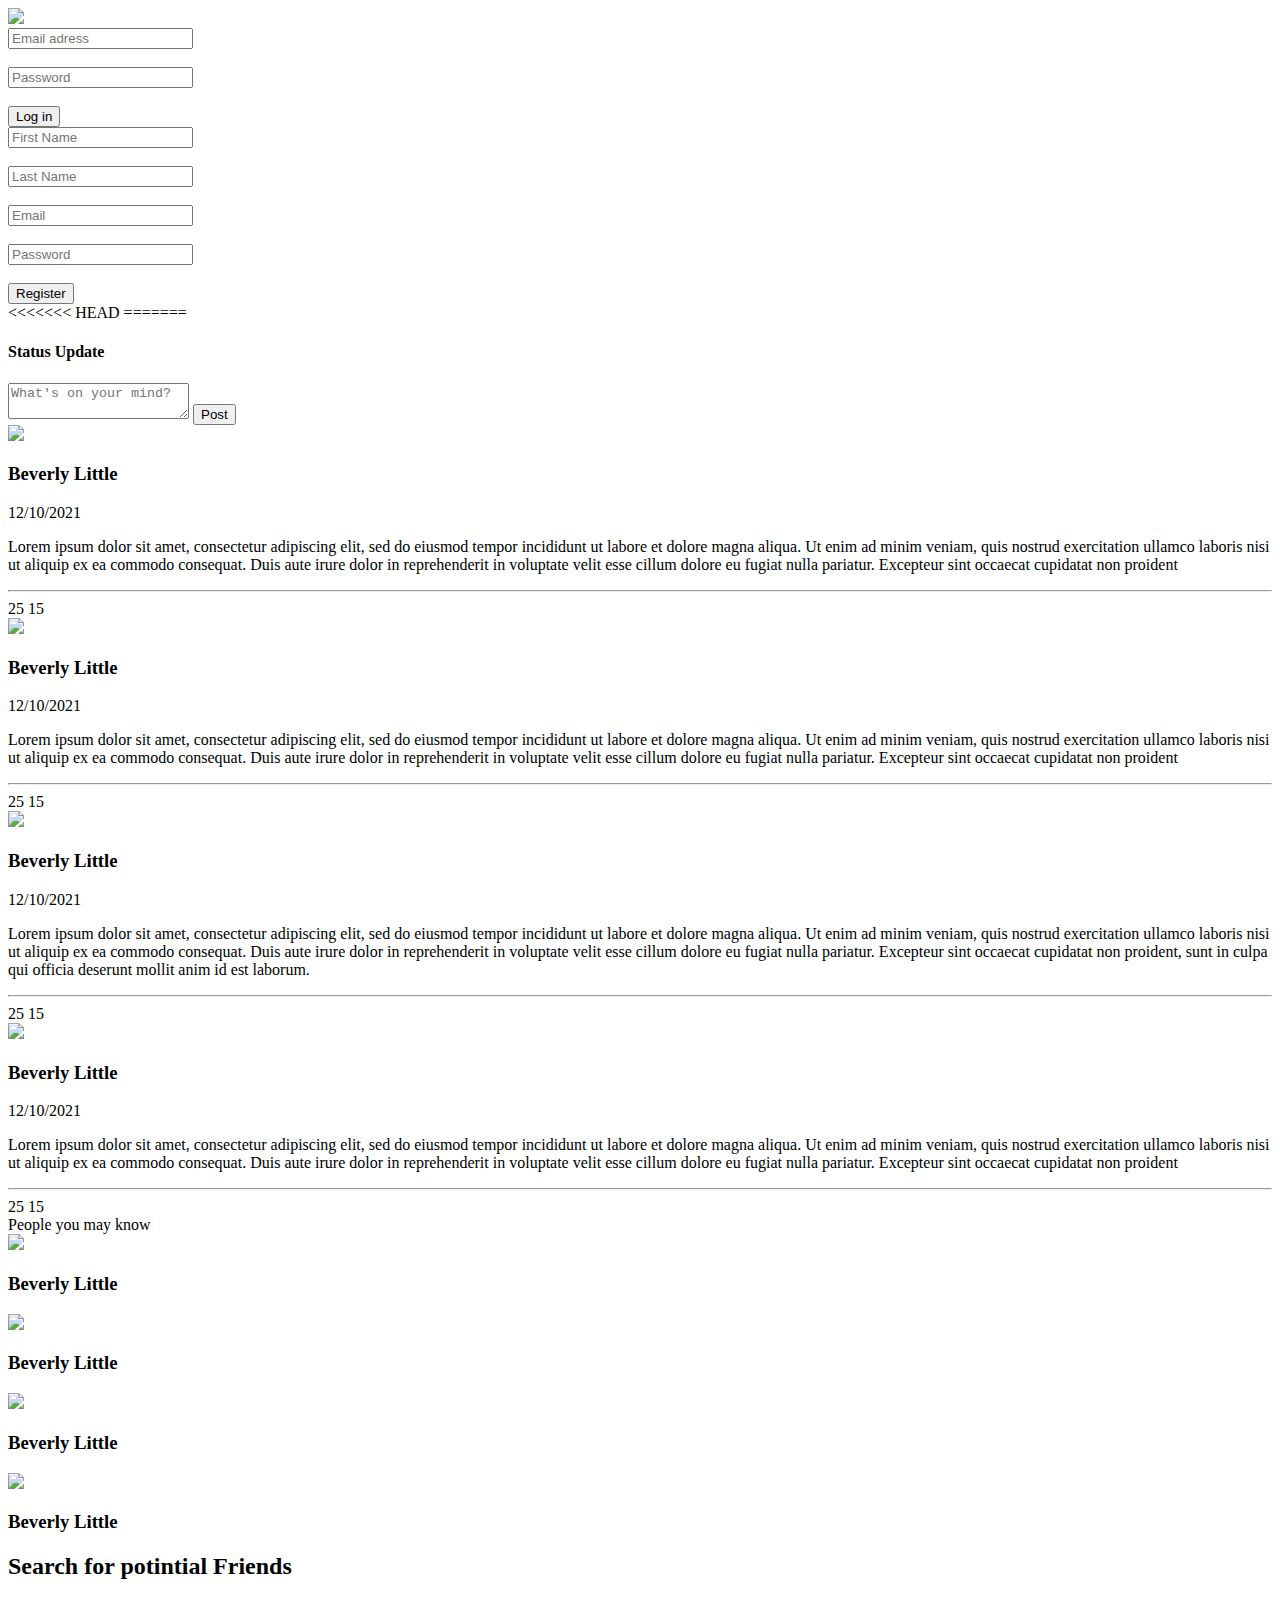
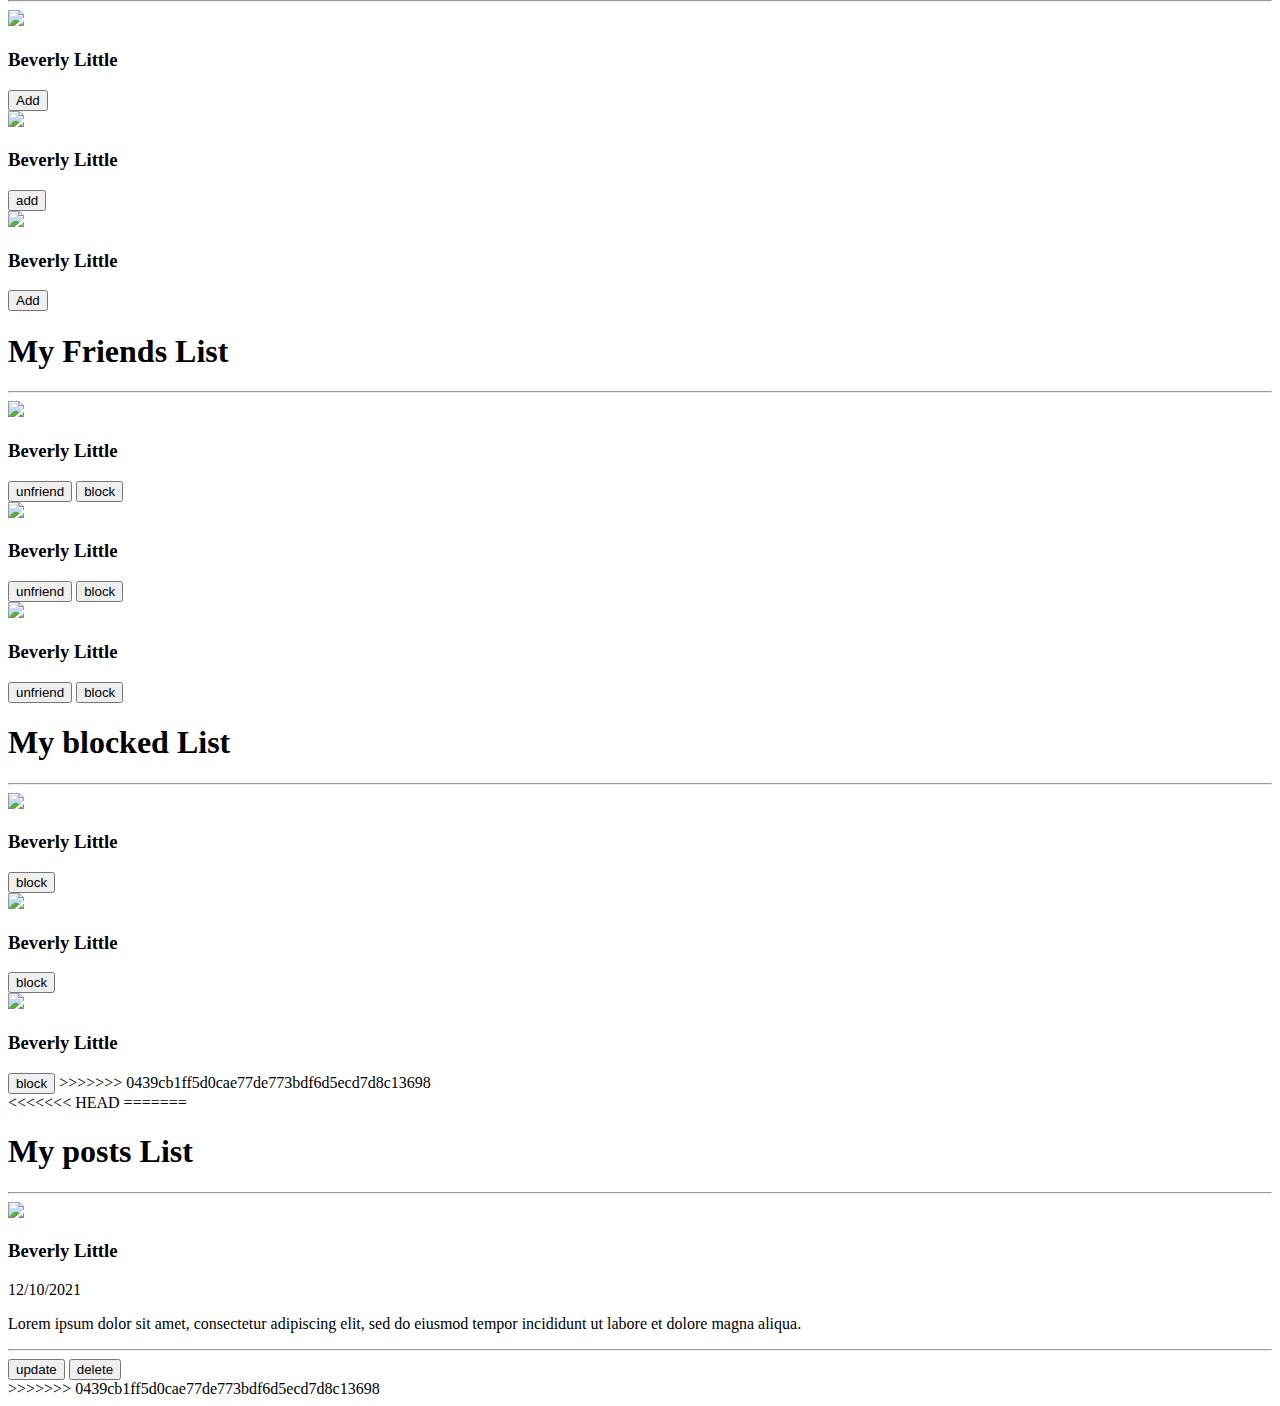
==== commit 4657043c: "integrating login page" ====
--- a/index.html
+++ b/index.html
@@ -35,8 +35,353 @@
                     <input type="submit" value="Register" id="signup-btn" class="form-btn">
                 </form>
             </div>
-        </div>
-    </div>
+<<<<<<< HEAD
+=======
+          </div>
+        </div>
+      </div>
+      <!-- end of left sidebar: profile section -->
+
+      <!-- middle section : post feed -->
+      <div class="middle_column">
+        <!-- update status/ make a post -->
+        <div class="status-container">
+          <h4 class="status-title">Status Update</h4>
+          <textarea
+            class="status-box"
+            rows="2"
+            placeholder="What's on your mind?"
+          ></textarea>
+          <button class="post-button">Post</button>
+        </div>
+
+        <!-- a post  -->
+        <div class="post-container">
+          <div class="post">
+            <img
+              src="https://images.unsplash.com/photo-1484186139897-d5fc6b908812?ixlib=rb-0.3.5&s=9358d797b2e1370884aa51b0ab94f706&auto=format&fit=crop&w=200&q=80%20500w"
+              class="post-img"
+            />
+            <h3>Beverly Little</h3>
+            <p>12/10/2021</p>
+          </div>
+          <p class="post-box">
+            Lorem ipsum dolor sit amet, consectetur adipiscing elit, sed do
+            eiusmod tempor incididunt ut labore et dolore magna aliqua. Ut enim
+            ad minim veniam, quis nostrud exercitation ullamco laboris nisi ut
+            aliquip ex ea commodo consequat. Duis aute irure dolor in
+            reprehenderit in voluptate velit esse cillum dolore eu fugiat nulla
+            pariatur. Excepteur sint occaecat cupidatat non proident
+          </p>
+          <hr />
+          <a class="like" href=""><i class="fas fa-thumbs-up"></i></a
+          ><span>25</span>
+          <a class="dislike" href=""><i class="fas fa-thumbs-down"></i></a
+          ><span>15</span>
+        </div>
+
+        <!-- a post  -->
+        <div class="post-container">
+          <div class="post">
+            <img
+              src="https://images.unsplash.com/photo-1484186139897-d5fc6b908812?ixlib=rb-0.3.5&s=9358d797b2e1370884aa51b0ab94f706&auto=format&fit=crop&w=200&q=80%20500w"
+              class="post-img"
+            />
+            <h3>Beverly Little</h3>
+            <p>12/10/2021</p>
+          </div>
+          <p class="post-box">
+            Lorem ipsum dolor sit amet, consectetur adipiscing elit, sed do
+            eiusmod tempor incididunt ut labore et dolore magna aliqua. Ut enim
+            ad minim veniam, quis nostrud exercitation ullamco laboris nisi ut
+            aliquip ex ea commodo consequat. Duis aute irure dolor in
+            reprehenderit in voluptate velit esse cillum dolore eu fugiat nulla
+            pariatur. Excepteur sint occaecat cupidatat non proident
+          </p>
+          <hr />
+          <a class="like" href=""><i class="fas fa-thumbs-up"></i></a
+          ><span>25</span>
+          <a class="dislike" href=""><i class="fas fa-thumbs-down"></i></a
+          ><span>15</span>
+        </div>
+
+        <!-- a post  -->
+        <div class="post-container">
+          <div class="post">
+            <img
+              src="https://images.unsplash.com/photo-1484186139897-d5fc6b908812?ixlib=rb-0.3.5&s=9358d797b2e1370884aa51b0ab94f706&auto=format&fit=crop&w=200&q=80%20500w"
+              class="post-img"
+            />
+            <h3>Beverly Little</h3>
+            <p>12/10/2021</p>
+          </div>
+          <p class="post-box">
+            Lorem ipsum dolor sit amet, consectetur adipiscing elit, sed do
+            eiusmod tempor incididunt ut labore et dolore magna aliqua. Ut enim
+            ad minim veniam, quis nostrud exercitation ullamco laboris nisi ut
+            aliquip ex ea commodo consequat. Duis aute irure dolor in
+            reprehenderit in voluptate velit esse cillum dolore eu fugiat nulla
+            pariatur. Excepteur sint occaecat cupidatat non proident, sunt in
+            culpa qui officia deserunt mollit anim id est laborum.
+          </p>
+          <hr />
+          <a class="like" href=""><i class="fas fa-thumbs-up"></i></a
+          ><span>25</span>
+          <a class="dislike" href=""><i class="fas fa-thumbs-down"></i></a
+          ><span>15</span>
+        </div>
+
+        <!-- a post  -->
+        <div class="post-container">
+          <div class="post">
+            <img
+              src="https://images.unsplash.com/photo-1484186139897-d5fc6b908812?ixlib=rb-0.3.5&s=9358d797b2e1370884aa51b0ab94f706&auto=format&fit=crop&w=200&q=80%20500w"
+              class="post-img"
+            />
+            <h3>Beverly Little</h3>
+            <p>12/10/2021</p>
+          </div>
+          <p class="post-box">
+            Lorem ipsum dolor sit amet, consectetur adipiscing elit, sed do
+            eiusmod tempor incididunt ut labore et dolore magna aliqua. Ut enim
+            ad minim veniam, quis nostrud exercitation ullamco laboris nisi ut
+            aliquip ex ea commodo consequat. Duis aute irure dolor in
+            reprehenderit in voluptate velit esse cillum dolore eu fugiat nulla
+            pariatur. Excepteur sint occaecat cupidatat non proident
+          </p>
+          <hr />
+          <a class="like" href=""><i class="fas fa-thumbs-up"></i></a
+          ><span>25</span>
+          <a class="dislike" href=""><i class="fas fa-thumbs-down"></i></a
+          ><span>15</span>
+        </div>
+      </div>
+      <!--end of middle section : post feed -->
+
+      <!-- right side bar :  People you may know-->
+      <div class="right_column">
+        <div class="container">
+          <div class="heading">People you may know</div>
+          <div class="ppl">
+            <img
+              src="https://images.unsplash.com/photo-1484186139897-d5fc6b908812?ixlib=rb-0.3.5&s=9358d797b2e1370884aa51b0ab94f706&auto=format&fit=crop&w=200&q=80%20500w"
+              class="ppl-img"
+            />
+            <h3>Beverly Little</h3>
+            <a href=""><i class="fas fa-plus-circle"></i></a>
+          </div>
+          <div class="ppl">
+            <img
+              src="https://images.unsplash.com/photo-1484186139897-d5fc6b908812?ixlib=rb-0.3.5&s=9358d797b2e1370884aa51b0ab94f706&auto=format&fit=crop&w=200&q=80%20500w"
+              class="ppl-img"
+            />
+            <h3>Beverly Little</h3>
+            <a href=""><i class="fas fa-plus-circle"></i></a>
+          </div>
+          <div class="ppl">
+            <img
+              src="https://images.unsplash.com/photo-1484186139897-d5fc6b908812?ixlib=rb-0.3.5&s=9358d797b2e1370884aa51b0ab94f706&auto=format&fit=crop&w=200&q=80%20500w"
+              class="ppl-img"
+            />
+            <h3>Beverly Little</h3>
+            <a href=""><i class="fas fa-plus-circle"></i></a>
+          </div>
+          <div class="ppl">
+            <img
+              src="https://images.unsplash.com/photo-1484186139897-d5fc6b908812?ixlib=rb-0.3.5&s=9358d797b2e1370884aa51b0ab94f706&auto=format&fit=crop&w=200&q=80%20500w"
+              class="ppl-img"
+            />
+            <h3>Beverly Little</h3>
+            <a href=""><i class="fas fa-plus-circle"></i></a>
+          </div>
+        </div>
+      </div>
+    </div>
+    <!-- end of right side bar :  People you may know-->
+
+    <!-- my modals -->
+
+    <!-- search modal -->
+    <div id="srch-modal" class="search-modal">
+      <div class="search-modal__content">
+        <div>
+          <h2>Search for potintial Friends</h2>
+          <hr />
+          <a href="#" class="search-modal__close"
+            ><i class="fas fa-times-circle"></i
+          ></a>
+        </div>
+
+        <!-- a user -->
+        <div class="ppl">
+          <img
+            src="https://images.unsplash.com/photo-1484186139897-d5fc6b908812?ixlib=rb-0.3.5&s=9358d797b2e1370884aa51b0ab94f706&auto=format&fit=crop&w=200&q=80%20500w"
+            class="ppl-img"
+          />
+          <h3>Beverly Little</h3>
+          <button class="add">Add <i class="fas fa-plus-circle"></i></button>
+        </div>
+
+        <!-- a user -->
+        <div class="ppl">
+          <img
+            src="https://images.unsplash.com/photo-1484186139897-d5fc6b908812?ixlib=rb-0.3.5&s=9358d797b2e1370884aa51b0ab94f706&auto=format&fit=crop&w=200&q=80%20500w"
+            class="ppl-img"
+          />
+          <h3>Beverly Little</h3>
+          <button class="added">add <i class="fas fa-check-circle"></i></button>
+        </div>
+
+        <!-- a user -->
+        <div class="ppl">
+          <img
+            src="https://images.unsplash.com/photo-1484186139897-d5fc6b908812?ixlib=rb-0.3.5&s=9358d797b2e1370884aa51b0ab94f706&auto=format&fit=crop&w=200&q=80%20500w"
+            class="ppl-img"
+          />
+          <h3>Beverly Little</h3>
+          <button class="add">Add <i class="fas fa-plus-circle"></i></button>
+        </div>
+      </div>
+    </div>
+    <!-- end of search modal -->
+
+    <!-- my friends list modal -->
+    <div id="frnd-modal" class="friends-modal">
+      <div class="friends-modal__content">
+        <div>
+          <h1>My Friends List</h1>
+          <hr />
+          <a href="#" class="friends-modal__close"
+            ><i class="fas fa-times-circle"></i
+          ></a>
+        </div>
+
+        <!-- a user -->
+        <div class="ppl">
+          <img
+            src="https://images.unsplash.com/photo-1484186139897-d5fc6b908812?ixlib=rb-0.3.5&s=9358d797b2e1370884aa51b0ab94f706&auto=format&fit=crop&w=200&q=80%20500w"
+            class="ppl-img"
+          />
+          <h3>Beverly Little</h3>
+          <button class="unfriend">
+            unfriend <i class="fas fa-minus-circle"></i>
+          </button>
+          <button class="block">block <i class="fas fa-ban"></i></button>
+        </div>
+
+        <!-- a user -->
+        <div class="ppl">
+          <img
+            src="https://images.unsplash.com/photo-1484186139897-d5fc6b908812?ixlib=rb-0.3.5&s=9358d797b2e1370884aa51b0ab94f706&auto=format&fit=crop&w=200&q=80%20500w"
+            class="ppl-img"
+          />
+          <h3>Beverly Little</h3>
+          <button class="unfriend">
+            unfriend <i class="fas fa-minus-circle"></i>
+          </button>
+          <button class="blocked">block <i class="fas fa-ban"></i></button>
+        </div>
+
+        <!-- a user -->
+        <div class="ppl">
+          <img
+            src="https://images.unsplash.com/photo-1484186139897-d5fc6b908812?ixlib=rb-0.3.5&s=9358d797b2e1370884aa51b0ab94f706&auto=format&fit=crop&w=200&q=80%20500w"
+            class="ppl-img"
+          />
+          <h3>Beverly Little</h3>
+          <button class="unfriend">
+            unfriend <i class="fas fa-minus-circle"></i>
+          </button>
+          <button class="block">block <i class="fas fa-ban"></i></button>
+        </div>
+      </div>
+    </div>
+    <!-- end of my friends list modal -->
+
+    <!-- my block list modal -->
+    <div id="blocked-modal" class="friends-modal">
+      <div class="friends-modal__content">
+        <div>
+          <h1>My blocked List</h1>
+          <hr />
+          <a href="#" class="friends-modal__close"
+            ><i class="fas fa-times-circle"></i
+          ></a>
+        </div>
+
+        <!-- a user -->
+        <div class="ppl">
+          <img
+            src="https://images.unsplash.com/photo-1484186139897-d5fc6b908812?ixlib=rb-0.3.5&s=9358d797b2e1370884aa51b0ab94f706&auto=format&fit=crop&w=200&q=80%20500w"
+            class="ppl-img"
+          />
+          <h3>Beverly Little</h3>
+
+          <button class="block">block <i class="fas fa-ban"></i></button>
+        </div>
+
+        <!-- a user -->
+        <div class="ppl">
+          <img
+            src="https://images.unsplash.com/photo-1484186139897-d5fc6b908812?ixlib=rb-0.3.5&s=9358d797b2e1370884aa51b0ab94f706&auto=format&fit=crop&w=200&q=80%20500w"
+            class="ppl-img"
+          />
+          <h3>Beverly Little</h3>
+
+          <button class="blocked">block <i class="fas fa-ban"></i></button>
+        </div>
+
+        <!-- a user -->
+        <div class="ppl">
+          <img
+            src="https://images.unsplash.com/photo-1484186139897-d5fc6b908812?ixlib=rb-0.3.5&s=9358d797b2e1370884aa51b0ab94f706&auto=format&fit=crop&w=200&q=80%20500w"
+            class="ppl-img"
+          />
+          <h3>Beverly Little</h3>
+
+          <button class="block">block <i class="fas fa-ban"></i></button>
+>>>>>>> 0439cb1ff5d0cae77de773bdf6d5ecd7d8c13698
+        </div>
+    </div>
+<<<<<<< HEAD
 <script src="./scripts/script.js"></script>
 </body>
-</html>+</html>
+=======
+    <!-- end of my block list modal -->
+
+    <!-- my posts modal -->
+    <div id="myPosts-modal" class="my-posts-modal">
+      <div class="my-posts-modal__content">
+        <div>
+          <h1>My posts List</h1>
+          <hr />
+          <a href="#" class="my-posts-modal__close"
+            ><i class="fas fa-times-circle"></i
+          ></a>
+        </div>
+
+        <!-- a post -->
+        <div class="post-container">
+          <div class="post">
+            <img
+              src="https://images.unsplash.com/photo-1484186139897-d5fc6b908812?ixlib=rb-0.3.5&s=9358d797b2e1370884aa51b0ab94f706&auto=format&fit=crop&w=200&q=80%20500w"
+              class="post-img"
+            />
+            <h3>Beverly Little</h3>
+            <p>12/10/2021</p>
+          </div>
+          <p class="post-box">
+            Lorem ipsum dolor sit amet, consectetur adipiscing elit, sed do
+            eiusmod tempor incididunt ut labore et dolore magna aliqua. 
+          </p>
+          <hr />
+          <button class="update">update</button>
+          <button class="delete">delete</button>
+        </div>
+        
+      </div>
+    </div>
+  </body>
+</html>
+>>>>>>> 0439cb1ff5d0cae77de773bdf6d5ecd7d8c13698
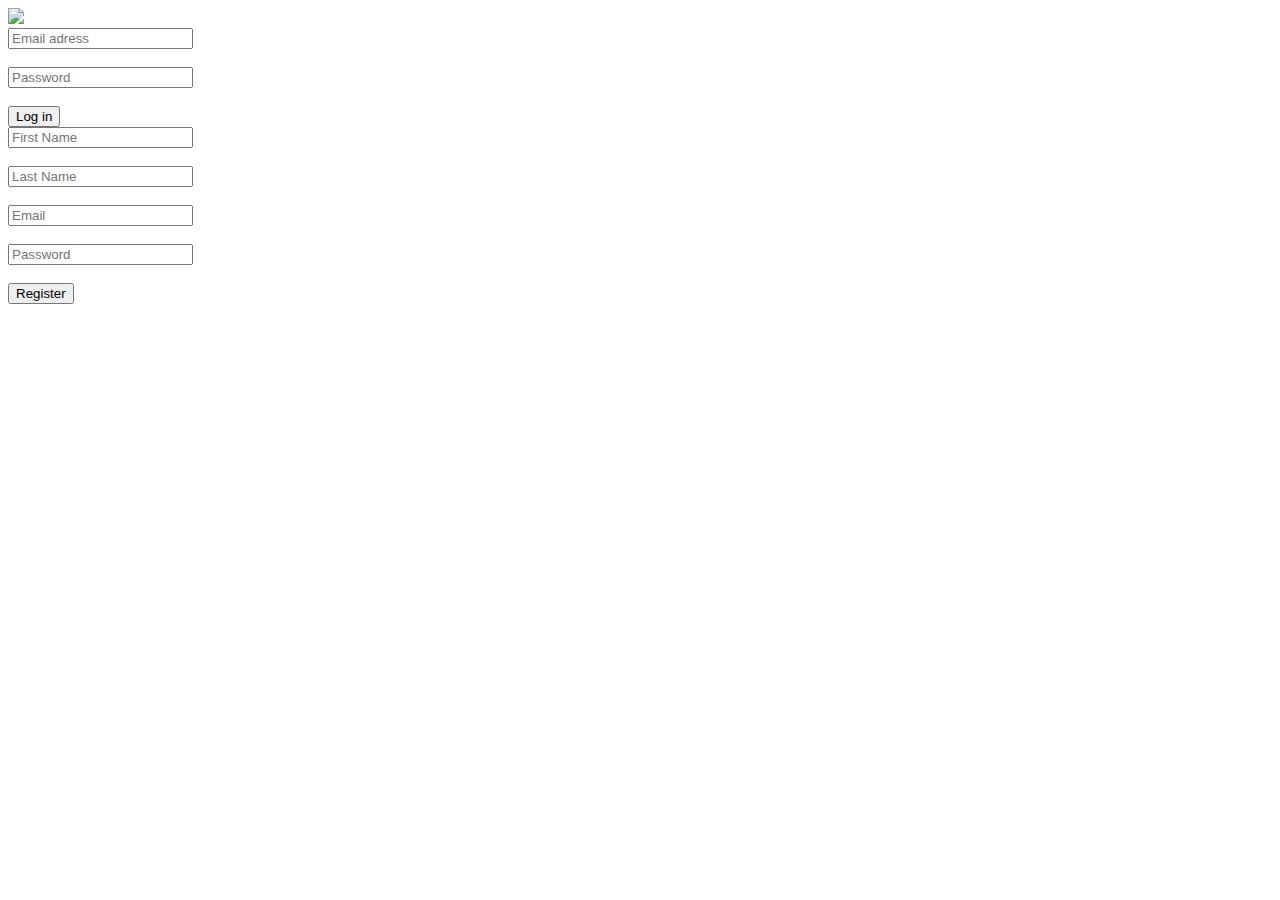
==== commit 47efb590: "styles integration" ====
--- a/index.html
+++ b/index.html
@@ -35,353 +35,8 @@
                     <input type="submit" value="Register" id="signup-btn" class="form-btn">
                 </form>
             </div>
-<<<<<<< HEAD
-=======
-          </div>
-        </div>
-      </div>
-      <!-- end of left sidebar: profile section -->
-
-      <!-- middle section : post feed -->
-      <div class="middle_column">
-        <!-- update status/ make a post -->
-        <div class="status-container">
-          <h4 class="status-title">Status Update</h4>
-          <textarea
-            class="status-box"
-            rows="2"
-            placeholder="What's on your mind?"
-          ></textarea>
-          <button class="post-button">Post</button>
-        </div>
-
-        <!-- a post  -->
-        <div class="post-container">
-          <div class="post">
-            <img
-              src="https://images.unsplash.com/photo-1484186139897-d5fc6b908812?ixlib=rb-0.3.5&s=9358d797b2e1370884aa51b0ab94f706&auto=format&fit=crop&w=200&q=80%20500w"
-              class="post-img"
-            />
-            <h3>Beverly Little</h3>
-            <p>12/10/2021</p>
-          </div>
-          <p class="post-box">
-            Lorem ipsum dolor sit amet, consectetur adipiscing elit, sed do
-            eiusmod tempor incididunt ut labore et dolore magna aliqua. Ut enim
-            ad minim veniam, quis nostrud exercitation ullamco laboris nisi ut
-            aliquip ex ea commodo consequat. Duis aute irure dolor in
-            reprehenderit in voluptate velit esse cillum dolore eu fugiat nulla
-            pariatur. Excepteur sint occaecat cupidatat non proident
-          </p>
-          <hr />
-          <a class="like" href=""><i class="fas fa-thumbs-up"></i></a
-          ><span>25</span>
-          <a class="dislike" href=""><i class="fas fa-thumbs-down"></i></a
-          ><span>15</span>
-        </div>
-
-        <!-- a post  -->
-        <div class="post-container">
-          <div class="post">
-            <img
-              src="https://images.unsplash.com/photo-1484186139897-d5fc6b908812?ixlib=rb-0.3.5&s=9358d797b2e1370884aa51b0ab94f706&auto=format&fit=crop&w=200&q=80%20500w"
-              class="post-img"
-            />
-            <h3>Beverly Little</h3>
-            <p>12/10/2021</p>
-          </div>
-          <p class="post-box">
-            Lorem ipsum dolor sit amet, consectetur adipiscing elit, sed do
-            eiusmod tempor incididunt ut labore et dolore magna aliqua. Ut enim
-            ad minim veniam, quis nostrud exercitation ullamco laboris nisi ut
-            aliquip ex ea commodo consequat. Duis aute irure dolor in
-            reprehenderit in voluptate velit esse cillum dolore eu fugiat nulla
-            pariatur. Excepteur sint occaecat cupidatat non proident
-          </p>
-          <hr />
-          <a class="like" href=""><i class="fas fa-thumbs-up"></i></a
-          ><span>25</span>
-          <a class="dislike" href=""><i class="fas fa-thumbs-down"></i></a
-          ><span>15</span>
-        </div>
-
-        <!-- a post  -->
-        <div class="post-container">
-          <div class="post">
-            <img
-              src="https://images.unsplash.com/photo-1484186139897-d5fc6b908812?ixlib=rb-0.3.5&s=9358d797b2e1370884aa51b0ab94f706&auto=format&fit=crop&w=200&q=80%20500w"
-              class="post-img"
-            />
-            <h3>Beverly Little</h3>
-            <p>12/10/2021</p>
-          </div>
-          <p class="post-box">
-            Lorem ipsum dolor sit amet, consectetur adipiscing elit, sed do
-            eiusmod tempor incididunt ut labore et dolore magna aliqua. Ut enim
-            ad minim veniam, quis nostrud exercitation ullamco laboris nisi ut
-            aliquip ex ea commodo consequat. Duis aute irure dolor in
-            reprehenderit in voluptate velit esse cillum dolore eu fugiat nulla
-            pariatur. Excepteur sint occaecat cupidatat non proident, sunt in
-            culpa qui officia deserunt mollit anim id est laborum.
-          </p>
-          <hr />
-          <a class="like" href=""><i class="fas fa-thumbs-up"></i></a
-          ><span>25</span>
-          <a class="dislike" href=""><i class="fas fa-thumbs-down"></i></a
-          ><span>15</span>
-        </div>
-
-        <!-- a post  -->
-        <div class="post-container">
-          <div class="post">
-            <img
-              src="https://images.unsplash.com/photo-1484186139897-d5fc6b908812?ixlib=rb-0.3.5&s=9358d797b2e1370884aa51b0ab94f706&auto=format&fit=crop&w=200&q=80%20500w"
-              class="post-img"
-            />
-            <h3>Beverly Little</h3>
-            <p>12/10/2021</p>
-          </div>
-          <p class="post-box">
-            Lorem ipsum dolor sit amet, consectetur adipiscing elit, sed do
-            eiusmod tempor incididunt ut labore et dolore magna aliqua. Ut enim
-            ad minim veniam, quis nostrud exercitation ullamco laboris nisi ut
-            aliquip ex ea commodo consequat. Duis aute irure dolor in
-            reprehenderit in voluptate velit esse cillum dolore eu fugiat nulla
-            pariatur. Excepteur sint occaecat cupidatat non proident
-          </p>
-          <hr />
-          <a class="like" href=""><i class="fas fa-thumbs-up"></i></a
-          ><span>25</span>
-          <a class="dislike" href=""><i class="fas fa-thumbs-down"></i></a
-          ><span>15</span>
-        </div>
-      </div>
-      <!--end of middle section : post feed -->
-
-      <!-- right side bar :  People you may know-->
-      <div class="right_column">
-        <div class="container">
-          <div class="heading">People you may know</div>
-          <div class="ppl">
-            <img
-              src="https://images.unsplash.com/photo-1484186139897-d5fc6b908812?ixlib=rb-0.3.5&s=9358d797b2e1370884aa51b0ab94f706&auto=format&fit=crop&w=200&q=80%20500w"
-              class="ppl-img"
-            />
-            <h3>Beverly Little</h3>
-            <a href=""><i class="fas fa-plus-circle"></i></a>
-          </div>
-          <div class="ppl">
-            <img
-              src="https://images.unsplash.com/photo-1484186139897-d5fc6b908812?ixlib=rb-0.3.5&s=9358d797b2e1370884aa51b0ab94f706&auto=format&fit=crop&w=200&q=80%20500w"
-              class="ppl-img"
-            />
-            <h3>Beverly Little</h3>
-            <a href=""><i class="fas fa-plus-circle"></i></a>
-          </div>
-          <div class="ppl">
-            <img
-              src="https://images.unsplash.com/photo-1484186139897-d5fc6b908812?ixlib=rb-0.3.5&s=9358d797b2e1370884aa51b0ab94f706&auto=format&fit=crop&w=200&q=80%20500w"
-              class="ppl-img"
-            />
-            <h3>Beverly Little</h3>
-            <a href=""><i class="fas fa-plus-circle"></i></a>
-          </div>
-          <div class="ppl">
-            <img
-              src="https://images.unsplash.com/photo-1484186139897-d5fc6b908812?ixlib=rb-0.3.5&s=9358d797b2e1370884aa51b0ab94f706&auto=format&fit=crop&w=200&q=80%20500w"
-              class="ppl-img"
-            />
-            <h3>Beverly Little</h3>
-            <a href=""><i class="fas fa-plus-circle"></i></a>
-          </div>
-        </div>
-      </div>
-    </div>
-    <!-- end of right side bar :  People you may know-->
-
-    <!-- my modals -->
-
-    <!-- search modal -->
-    <div id="srch-modal" class="search-modal">
-      <div class="search-modal__content">
-        <div>
-          <h2>Search for potintial Friends</h2>
-          <hr />
-          <a href="#" class="search-modal__close"
-            ><i class="fas fa-times-circle"></i
-          ></a>
-        </div>
-
-        <!-- a user -->
-        <div class="ppl">
-          <img
-            src="https://images.unsplash.com/photo-1484186139897-d5fc6b908812?ixlib=rb-0.3.5&s=9358d797b2e1370884aa51b0ab94f706&auto=format&fit=crop&w=200&q=80%20500w"
-            class="ppl-img"
-          />
-          <h3>Beverly Little</h3>
-          <button class="add">Add <i class="fas fa-plus-circle"></i></button>
-        </div>
-
-        <!-- a user -->
-        <div class="ppl">
-          <img
-            src="https://images.unsplash.com/photo-1484186139897-d5fc6b908812?ixlib=rb-0.3.5&s=9358d797b2e1370884aa51b0ab94f706&auto=format&fit=crop&w=200&q=80%20500w"
-            class="ppl-img"
-          />
-          <h3>Beverly Little</h3>
-          <button class="added">add <i class="fas fa-check-circle"></i></button>
-        </div>
-
-        <!-- a user -->
-        <div class="ppl">
-          <img
-            src="https://images.unsplash.com/photo-1484186139897-d5fc6b908812?ixlib=rb-0.3.5&s=9358d797b2e1370884aa51b0ab94f706&auto=format&fit=crop&w=200&q=80%20500w"
-            class="ppl-img"
-          />
-          <h3>Beverly Little</h3>
-          <button class="add">Add <i class="fas fa-plus-circle"></i></button>
-        </div>
-      </div>
-    </div>
-    <!-- end of search modal -->
-
-    <!-- my friends list modal -->
-    <div id="frnd-modal" class="friends-modal">
-      <div class="friends-modal__content">
-        <div>
-          <h1>My Friends List</h1>
-          <hr />
-          <a href="#" class="friends-modal__close"
-            ><i class="fas fa-times-circle"></i
-          ></a>
-        </div>
-
-        <!-- a user -->
-        <div class="ppl">
-          <img
-            src="https://images.unsplash.com/photo-1484186139897-d5fc6b908812?ixlib=rb-0.3.5&s=9358d797b2e1370884aa51b0ab94f706&auto=format&fit=crop&w=200&q=80%20500w"
-            class="ppl-img"
-          />
-          <h3>Beverly Little</h3>
-          <button class="unfriend">
-            unfriend <i class="fas fa-minus-circle"></i>
-          </button>
-          <button class="block">block <i class="fas fa-ban"></i></button>
-        </div>
-
-        <!-- a user -->
-        <div class="ppl">
-          <img
-            src="https://images.unsplash.com/photo-1484186139897-d5fc6b908812?ixlib=rb-0.3.5&s=9358d797b2e1370884aa51b0ab94f706&auto=format&fit=crop&w=200&q=80%20500w"
-            class="ppl-img"
-          />
-          <h3>Beverly Little</h3>
-          <button class="unfriend">
-            unfriend <i class="fas fa-minus-circle"></i>
-          </button>
-          <button class="blocked">block <i class="fas fa-ban"></i></button>
-        </div>
-
-        <!-- a user -->
-        <div class="ppl">
-          <img
-            src="https://images.unsplash.com/photo-1484186139897-d5fc6b908812?ixlib=rb-0.3.5&s=9358d797b2e1370884aa51b0ab94f706&auto=format&fit=crop&w=200&q=80%20500w"
-            class="ppl-img"
-          />
-          <h3>Beverly Little</h3>
-          <button class="unfriend">
-            unfriend <i class="fas fa-minus-circle"></i>
-          </button>
-          <button class="block">block <i class="fas fa-ban"></i></button>
-        </div>
-      </div>
-    </div>
-    <!-- end of my friends list modal -->
-
-    <!-- my block list modal -->
-    <div id="blocked-modal" class="friends-modal">
-      <div class="friends-modal__content">
-        <div>
-          <h1>My blocked List</h1>
-          <hr />
-          <a href="#" class="friends-modal__close"
-            ><i class="fas fa-times-circle"></i
-          ></a>
-        </div>
-
-        <!-- a user -->
-        <div class="ppl">
-          <img
-            src="https://images.unsplash.com/photo-1484186139897-d5fc6b908812?ixlib=rb-0.3.5&s=9358d797b2e1370884aa51b0ab94f706&auto=format&fit=crop&w=200&q=80%20500w"
-            class="ppl-img"
-          />
-          <h3>Beverly Little</h3>
-
-          <button class="block">block <i class="fas fa-ban"></i></button>
-        </div>
-
-        <!-- a user -->
-        <div class="ppl">
-          <img
-            src="https://images.unsplash.com/photo-1484186139897-d5fc6b908812?ixlib=rb-0.3.5&s=9358d797b2e1370884aa51b0ab94f706&auto=format&fit=crop&w=200&q=80%20500w"
-            class="ppl-img"
-          />
-          <h3>Beverly Little</h3>
-
-          <button class="blocked">block <i class="fas fa-ban"></i></button>
-        </div>
-
-        <!-- a user -->
-        <div class="ppl">
-          <img
-            src="https://images.unsplash.com/photo-1484186139897-d5fc6b908812?ixlib=rb-0.3.5&s=9358d797b2e1370884aa51b0ab94f706&auto=format&fit=crop&w=200&q=80%20500w"
-            class="ppl-img"
-          />
-          <h3>Beverly Little</h3>
-
-          <button class="block">block <i class="fas fa-ban"></i></button>
->>>>>>> 0439cb1ff5d0cae77de773bdf6d5ecd7d8c13698
         </div>
     </div>
-<<<<<<< HEAD
 <script src="./scripts/script.js"></script>
 </body>
 </html>
-=======
-    <!-- end of my block list modal -->
-
-    <!-- my posts modal -->
-    <div id="myPosts-modal" class="my-posts-modal">
-      <div class="my-posts-modal__content">
-        <div>
-          <h1>My posts List</h1>
-          <hr />
-          <a href="#" class="my-posts-modal__close"
-            ><i class="fas fa-times-circle"></i
-          ></a>
-        </div>
-
-        <!-- a post -->
-        <div class="post-container">
-          <div class="post">
-            <img
-              src="https://images.unsplash.com/photo-1484186139897-d5fc6b908812?ixlib=rb-0.3.5&s=9358d797b2e1370884aa51b0ab94f706&auto=format&fit=crop&w=200&q=80%20500w"
-              class="post-img"
-            />
-            <h3>Beverly Little</h3>
-            <p>12/10/2021</p>
-          </div>
-          <p class="post-box">
-            Lorem ipsum dolor sit amet, consectetur adipiscing elit, sed do
-            eiusmod tempor incididunt ut labore et dolore magna aliqua. 
-          </p>
-          <hr />
-          <button class="update">update</button>
-          <button class="delete">delete</button>
-        </div>
-        
-      </div>
-    </div>
-  </body>
-</html>
->>>>>>> 0439cb1ff5d0cae77de773bdf6d5ecd7d8c13698
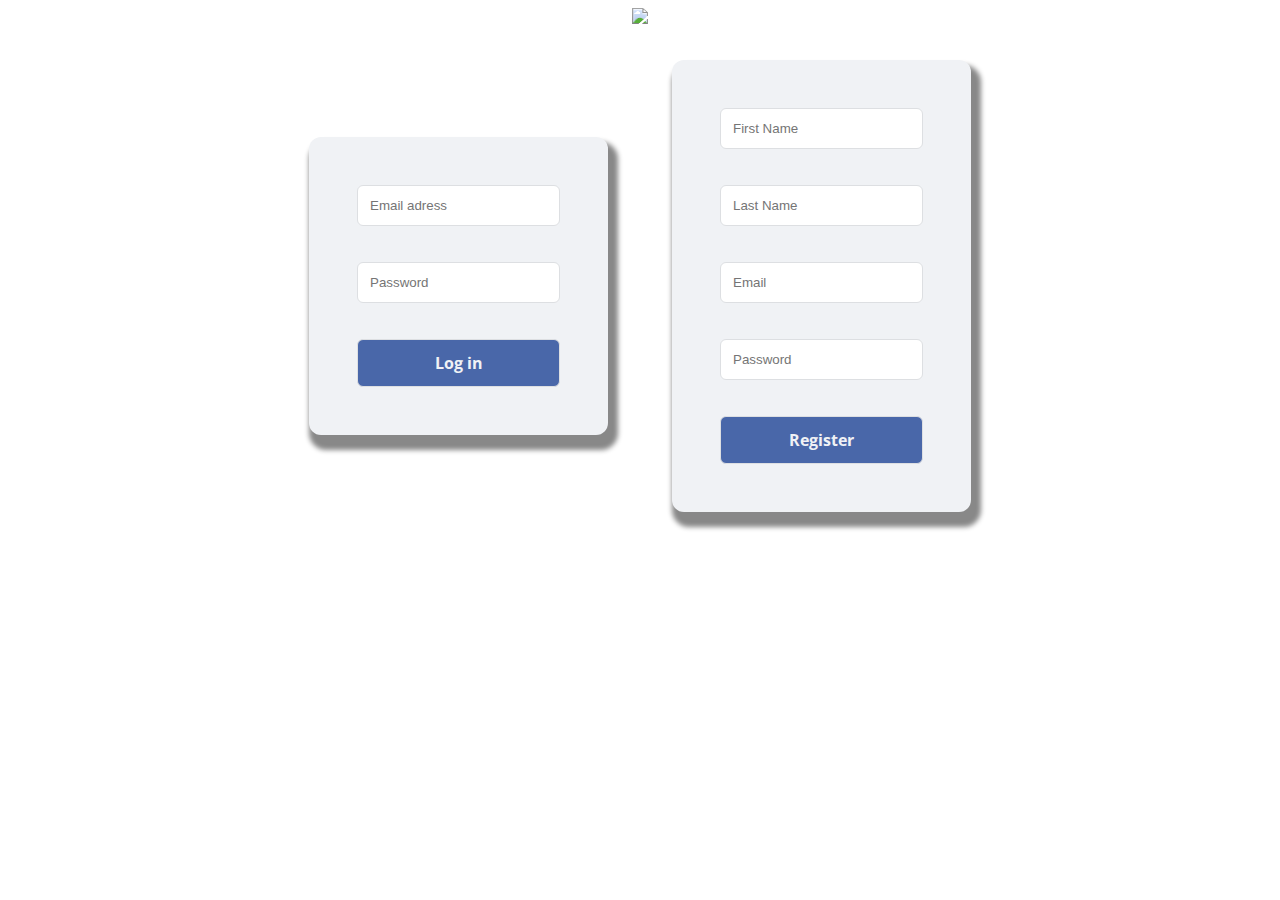
==== commit 6d25105d: "integrating home.html" ====
--- a/index.html
+++ b/index.html
@@ -8,9 +8,8 @@
     <link rel="preconnect" href="https://fonts.gstatic.com" crossorigin>
     <link href="https://fonts.googleapis.com/css2?family=Open+Sans:wght@600&display=swap" rel="stylesheet">
     <link href="https://fonts.googleapis.com/css2?family=Roboto:wght@700&display=swap" rel="stylesheet">
-    <link rel="stylesheet" href="./styles/styles.css">
-    <title>Facebook</title>
-    <title>Facebook</title>
+    <link rel="stylesheet" href="./css/login.css">
+    <title>Pocket World</title>
 </head>
 <body>
     <div class="content">
--- a/css/login.css
+++ b/css/login.css
@@ -0,0 +1,68 @@
+/*--------------------------------Login page--------------------------------*/
+.title{
+    text-align: center;
+}
+
+.fb{
+    max-height: 4rem;
+}
+
+#form-container{
+    display:flex;
+    flex-wrap: wrap;
+    justify-content: center;
+    align-items: center;
+}
+
+.form{
+    display: flex;
+    flex-direction: column;
+}
+
+#login-container {
+    padding: 3rem;
+    border-radius: 12px;
+    box-shadow: 5px 10px 5px 5px #888888;
+    margin: 2rem;
+    background-color: #f0f2f5;
+    flex: 0 1 15%;
+}
+
+#signup-container {
+    padding: 3rem;
+    border-radius: 12px;
+    box-shadow: 5px 10px 5px 5px #888888;
+    margin: 2rem;
+    background-color: #f0f2f5;
+    flex: 0 1 15%;
+}
+
+input {
+    border-radius: 6px;
+    border: 1px solid #dddfe2;
+    padding: 12px;
+}
+
+input[type=text]:focus, input[type=password]:focus{
+    background-color: #e8f0fe;
+}
+
+.form-btn{
+    color: #f0f2f5;
+    font-weight: bold;
+    font-family: 'Open Sans', sans-serif;
+    font-size:medium;
+    background-color: #4967a9;
+    cursor: pointer;
+}
+
+.form-btn:hover{
+    background-color: #344a7a;
+}
+
+ @media only screen and (max-width: 500px) {
+ 
+   .content{
+       width: fit-content;
+   }
+} 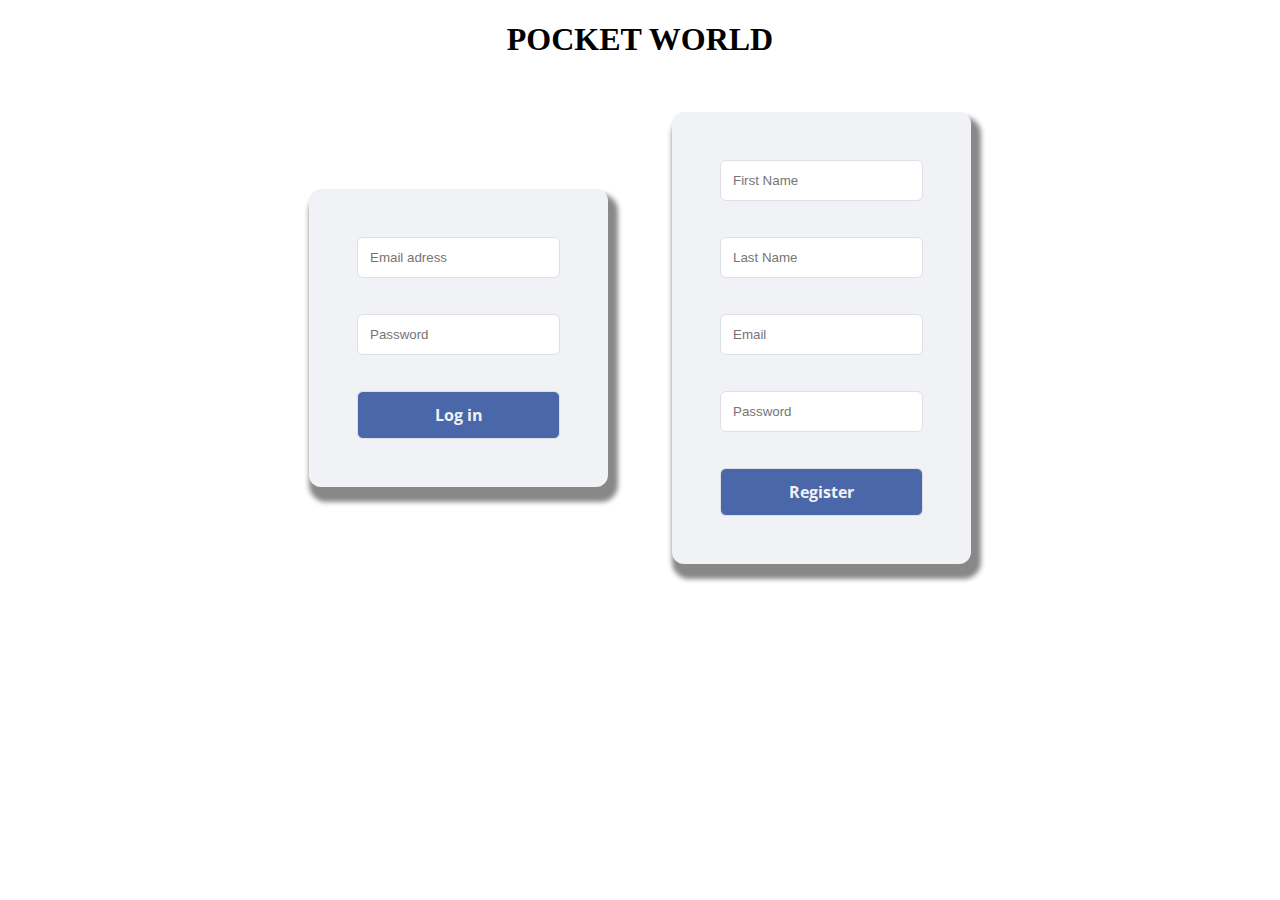
==== commit e27b1802: "pocket world" ====
--- a/index.html
+++ b/index.html
@@ -15,7 +15,7 @@
     <div class="content">
 
         <div class="title">
-            <img src="./assets/images/logo_light.svg" class="fb">
+            <h1>POCKET WORLD</h1>
         </div>
         <div id="form-container">
             <div id="login-container">  
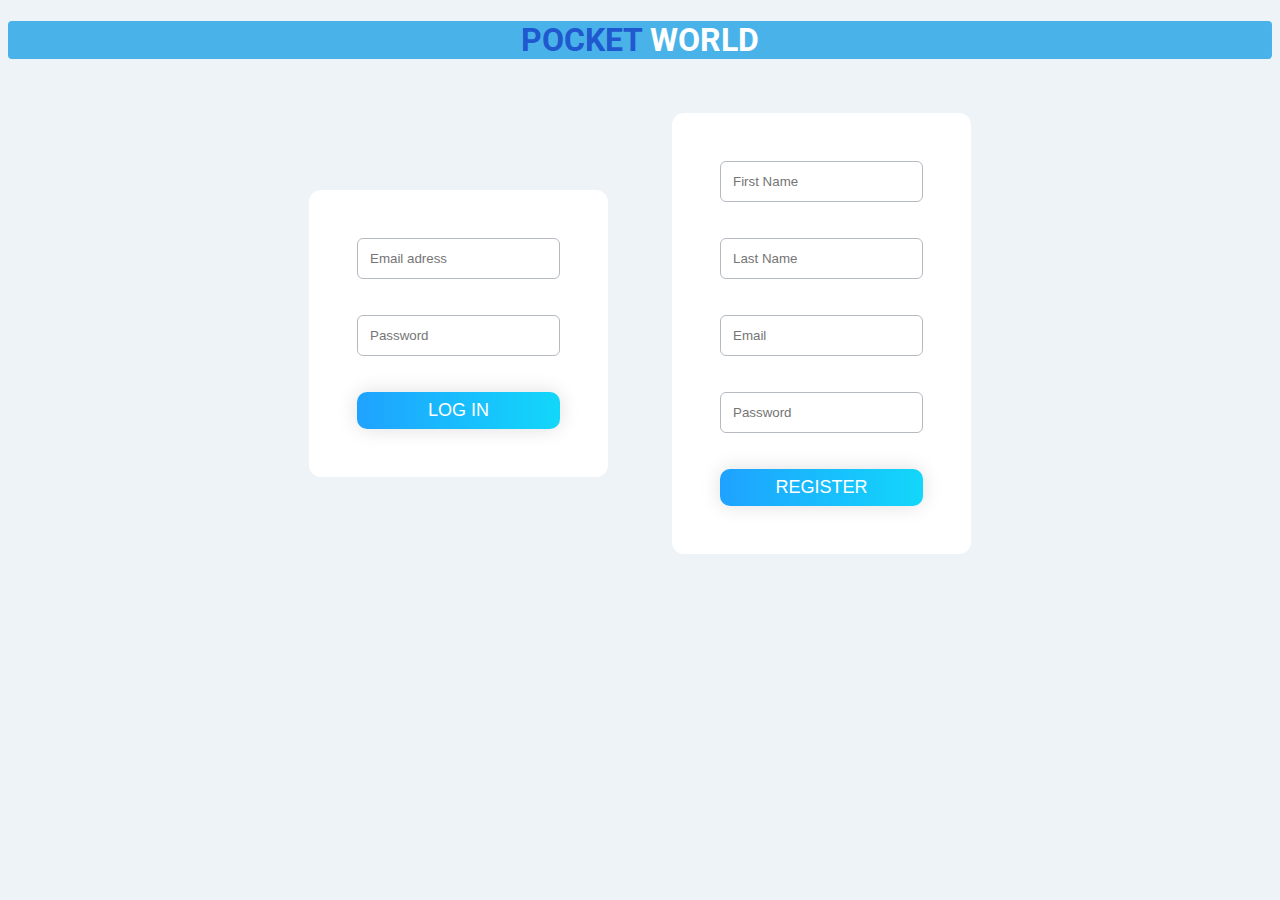
==== commit 27103301: "fixed styling in login" ====
--- a/index.html
+++ b/index.html
@@ -15,7 +15,7 @@
     <div class="content">
 
         <div class="title">
-            <h1>POCKET WORLD</h1>
+            <h1><span>POCKET</span> WORLD</h1>
         </div>
         <div id="form-container">
             <div id="login-container">  
--- a/css/login.css
+++ b/css/login.css
@@ -1,4 +1,8 @@
 /*--------------------------------Login page--------------------------------*/
+body{
+    background-color: #eef3f8;
+}
+
 .title{
     text-align: center;
 }
@@ -19,27 +23,38 @@
     flex-direction: column;
 }
 
+body > div > div.title > h1{
+    font-family: "Roboto", sans-serif;
+    color: white;
+    background-color: #49b3e9;
+    border-radius: 4px;
+}
+
+body > div > div.title > h1 > span{
+    color: #2058cf;
+}
+
 #login-container {
     padding: 3rem;
     border-radius: 12px;
-    box-shadow: 5px 10px 5px 5px #888888;
+    /* box-shadow: 5px 10px 5px 5px #888888; */
     margin: 2rem;
-    background-color: #f0f2f5;
+    background-color: white;
     flex: 0 1 15%;
 }
 
 #signup-container {
     padding: 3rem;
     border-radius: 12px;
-    box-shadow: 5px 10px 5px 5px #888888;
+    /* box-shadow: 5px 10px 5px 5px #888888; */
     margin: 2rem;
-    background-color: #f0f2f5;
+    background-color: white;
     flex: 0 1 15%;
 }
 
 input {
     border-radius: 6px;
-    border: 1px solid #dddfe2;
+    border: 1px solid #b5bac0;
     padding: 12px;
 }
 
@@ -48,16 +63,33 @@
 }
 
 .form-btn{
-    color: #f0f2f5;
-    font-weight: bold;
-    font-family: 'Open Sans', sans-serif;
-    font-size:medium;
-    background-color: #4967a9;
+    text-decoration: none;
+    border: 0;
     cursor: pointer;
+    background-image: linear-gradient(
+      to right,
+      #1fa2ff 0%,
+      #12d8fa 51%,
+      #1fa2ff 100%
+    );
+  
+    padding: 8px 12px;
+    text-align: center;
+    text-transform: uppercase;
+    transition: 0.5s;
+    background-size: 200% auto;
+    color: white;
+    box-shadow: 0 0 20px rgb(223, 223, 223);
+    border-radius: 10px;
+    display: block;
+    font-size: large;
 }
 
 .form-btn:hover{
-    background-color: #344a7a;
+    background-color: #1073a5;
+    background-position: right center;
+    cursor: pointer;
+    color: #fff;
 }
 
  @media only screen and (max-width: 500px) {
